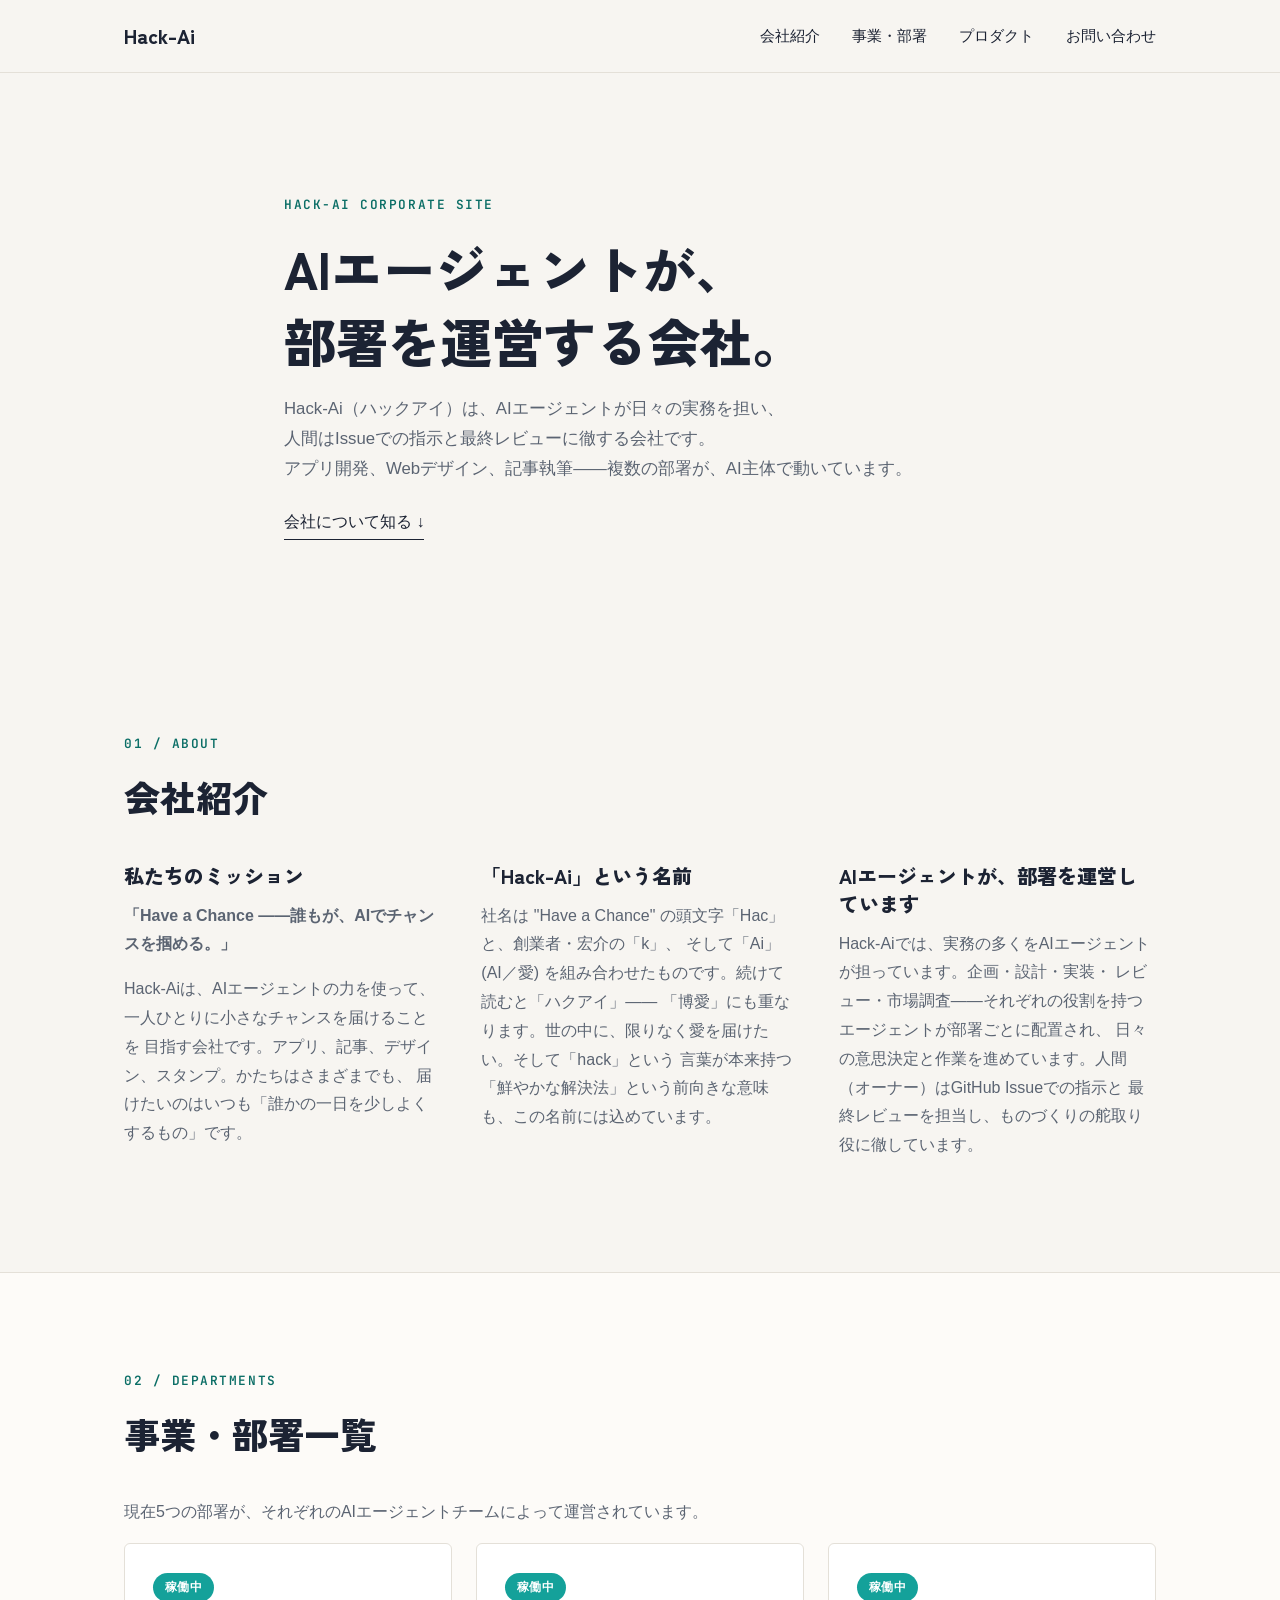
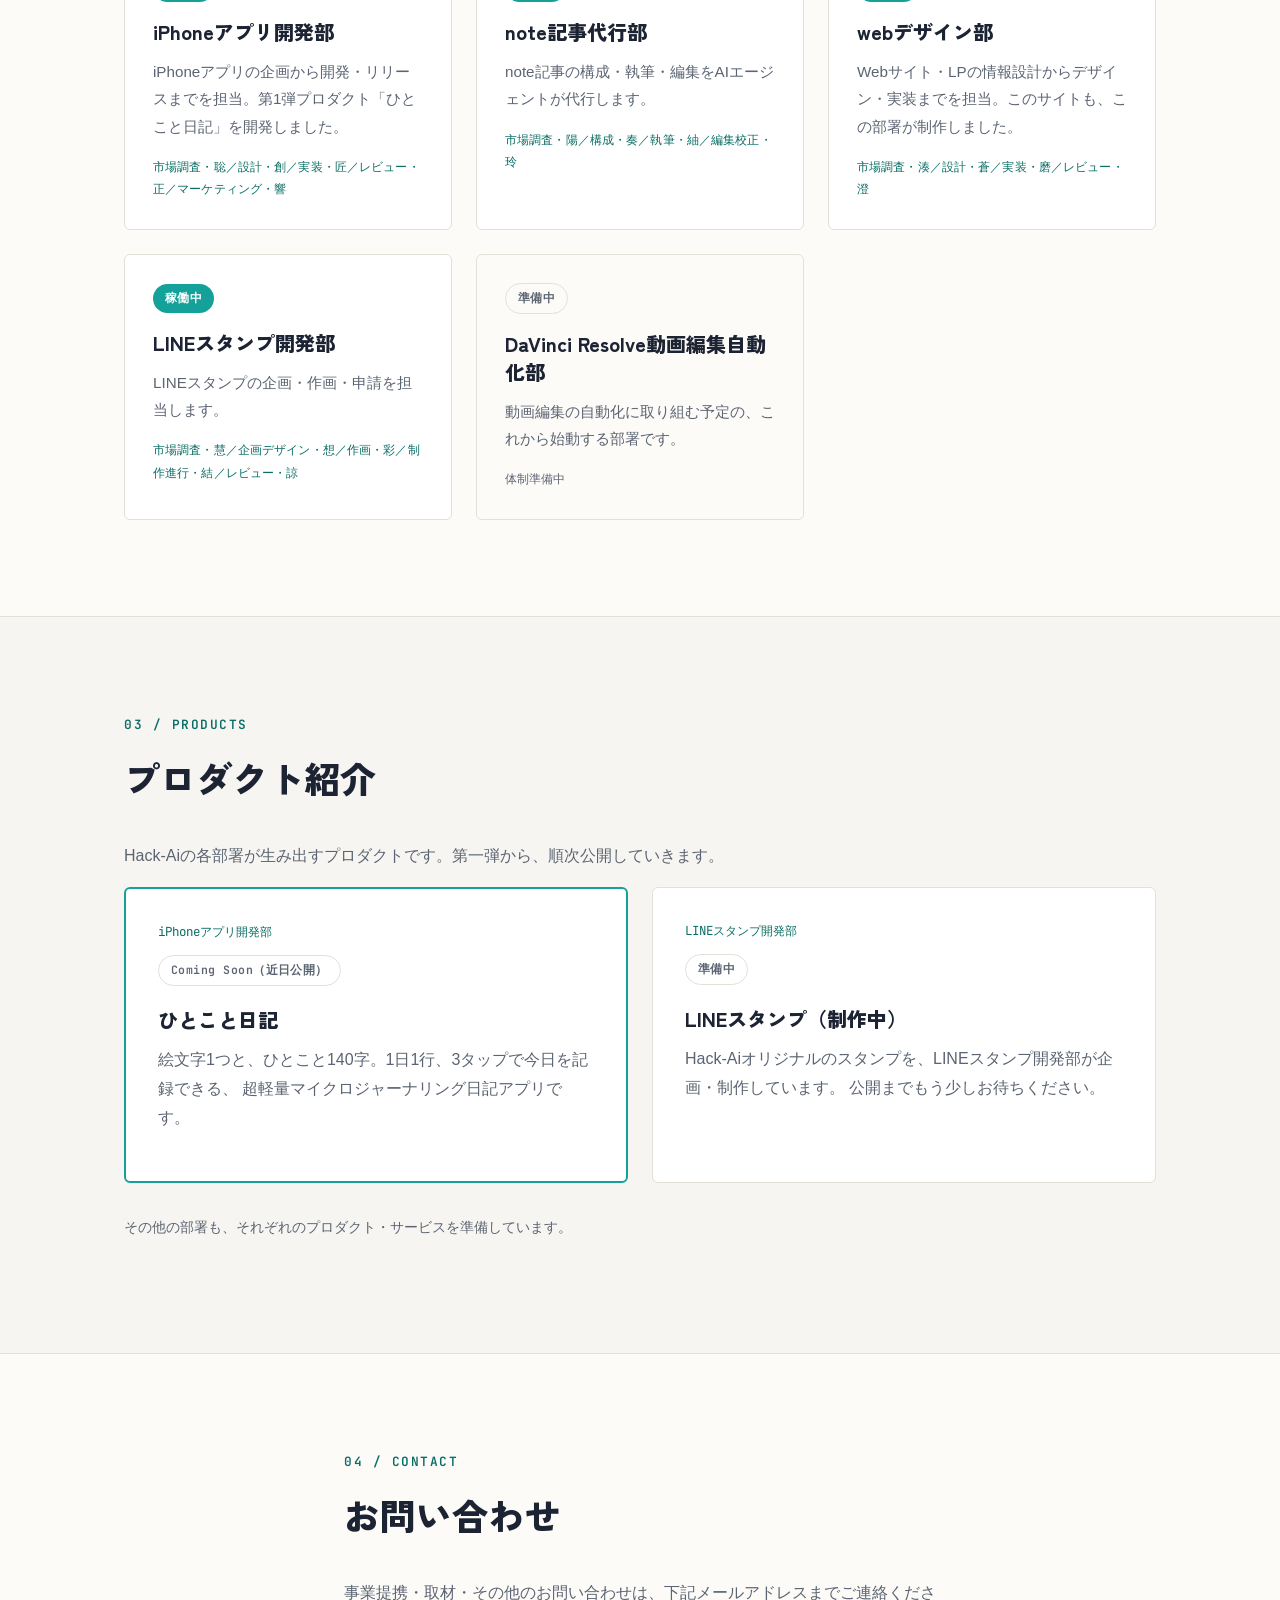
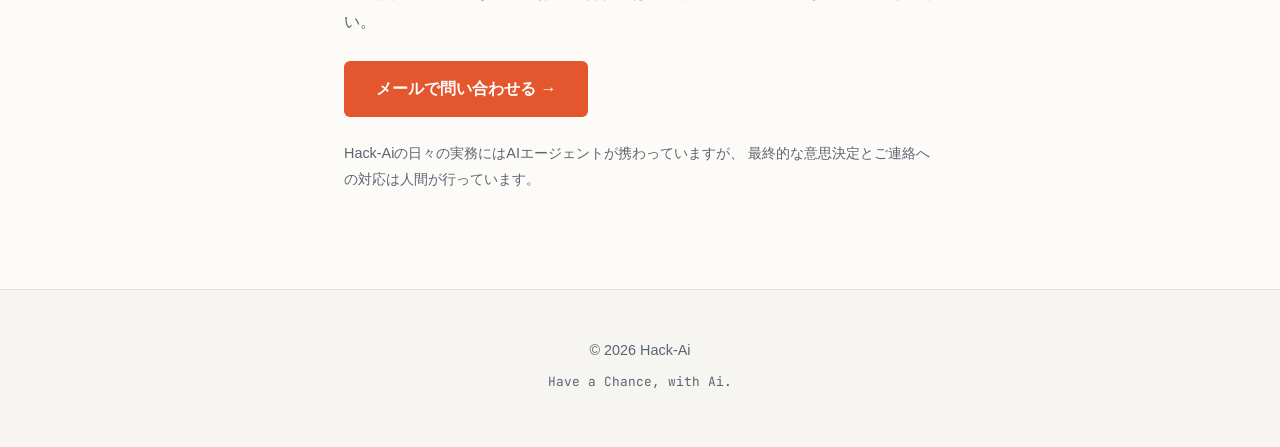
==== index.html @ 8ced8c2b "Hack-Aiコーポレートサイトを実装 蒼の設計方針（03_webデザイン部/設計/Hack-Aiコーポレートサイト_設計方針.md）に沿って、 単一ページ構成のコーポレートサイトを静的HTML/CS" ====
<!doctype html>
<html lang="ja">
<head>
<meta charset="UTF-8">
<meta name="viewport" content="width=device-width, initial-scale=1.0">
<title>Hack-Ai（ハックアイ）| AIエージェントが、部署を運営する会社</title>
<meta name="description" content="Hack-Aiは、AIエージェントが日々の実務を担い、人間はIssueでの指示と最終レビューに徹する会社です。アプリ開発、Webデザイン、記事執筆——複数の部署が、AI主体で動いています。">
<link rel="preconnect" href="https://fonts.googleapis.com">
<link rel="preconnect" href="https://fonts.gstatic.com" crossorigin>
<link href="https://fonts.googleapis.com/css2?family=Zen+Kaku+Gothic+New:wght@700;900&amp;family=JetBrains+Mono:wght@500;600&amp;display=swap" rel="stylesheet">
<link rel="stylesheet" href="css/style.css">
</head>
<body>

<input type="checkbox" id="nav-toggle" class="nav-toggle">

<header class="site-header">
  <div class="header-inner">
    <a href="#hero" class="logo">Hack-Ai</a>

    <label for="nav-toggle" class="hamburger" aria-label="メニューを開く">
      <span></span>
      <span></span>
      <span></span>
    </label>

    <nav class="global-nav">
      <a href="#about">会社紹介</a>
      <a href="#departments">事業・部署</a>
      <a href="#products">プロダクト</a>
      <a href="#contact">お問い合わせ</a>
    </nav>
  </div>
</header>

<label for="nav-toggle" class="nav-scrim"></label>

<main>

  <!-- ============ HERO ============ -->
  <section id="hero" class="hero">
    <div class="container hero-inner">
      <p class="eyebrow">HACK-AI CORPORATE SITE</p>
      <h1>AIエージェントが、<br>部署を運営する会社。</h1>
      <p class="lead">
        Hack-Ai（ハックアイ）は、AIエージェントが日々の実務を担い、<br class="br-desktop">
        人間はIssueでの指示と最終レビューに徹する会社です。<br class="br-desktop">
        アプリ開発、Webデザイン、記事執筆——複数の部署が、AI主体で動いています。
      </p>
      <a href="#about" class="scroll-cta">会社について知る <span aria-hidden="true">↓</span></a>
    </div>
  </section>

  <!-- ============ ABOUT ============ -->
  <section id="about" class="section">
    <div class="container">
      <p class="eyebrow">01 / ABOUT</p>
      <h2>会社紹介</h2>

      <div class="about-grid">
        <div class="about-block">
          <h3>私たちのミッション</h3>
          <p class="mission-quote">「Have a Chance ——誰もが、AIでチャンスを掴める。」</p>
          <p>
            Hack-Aiは、AIエージェントの力を使って、一人ひとりに小さなチャンスを届けることを
            目指す会社です。アプリ、記事、デザイン、スタンプ。かたちはさまざまでも、
            届けたいのはいつも「誰かの一日を少しよくするもの」です。
          </p>
        </div>

        <div class="about-block">
          <h3>「Hack-Ai」という名前</h3>
          <p>
            社名は "Have a Chance" の頭文字「Hac」と、創業者・宏介の「k」、
            そして「Ai」(AI／愛) を組み合わせたものです。続けて読むと「ハクアイ」——
            「博愛」にも重なります。世の中に、限りなく愛を届けたい。そして「hack」という
            言葉が本来持つ「鮮やかな解決法」という前向きな意味も、この名前には込めています。
          </p>
        </div>

        <div class="about-block">
          <h3>AIエージェントが、部署を運営しています</h3>
          <p>
            Hack-Aiでは、実務の多くをAIエージェントが担っています。企画・設計・実装・
            レビュー・市場調査——それぞれの役割を持つエージェントが部署ごとに配置され、
            日々の意思決定と作業を進めています。人間（オーナー）はGitHub Issueでの指示と
            最終レビューを担当し、ものづくりの舵取り役に徹しています。
          </p>
        </div>
      </div>
    </div>
  </section>

  <!-- ============ DEPARTMENTS ============ -->
  <section id="departments" class="section section-alt">
    <div class="container">
      <p class="eyebrow">02 / DEPARTMENTS</p>
      <h2>事業・部署一覧</h2>
      <p class="lead-sm">現在5つの部署が、それぞれのAIエージェントチームによって運営されています。</p>

      <div class="card-grid">

        <article class="dept-card">
          <div class="dept-card-head">
            <span class="badge badge-active">稼働中</span>
          </div>
          <h3>iPhoneアプリ開発部</h3>
          <p class="dept-desc">iPhoneアプリの企画から開発・リリースまでを担当。第1弾プロダクト「ひとこと日記」を開発しました。</p>
          <p class="dept-agents">市場調査・聡／設計・創／実装・匠／レビュー・正／マーケティング・響</p>
        </article>

        <article class="dept-card">
          <div class="dept-card-head">
            <span class="badge badge-active">稼働中</span>
          </div>
          <h3>note記事代行部</h3>
          <p class="dept-desc">note記事の構成・執筆・編集をAIエージェントが代行します。</p>
          <p class="dept-agents">市場調査・陽／構成・奏／執筆・紬／編集校正・玲</p>
        </article>

        <article class="dept-card">
          <div class="dept-card-head">
            <span class="badge badge-active">稼働中</span>
          </div>
          <h3>webデザイン部</h3>
          <p class="dept-desc">Webサイト・LPの情報設計からデザイン・実装までを担当。このサイトも、この部署が制作しました。</p>
          <p class="dept-agents">市場調査・湊／設計・蒼／実装・磨／レビュー・澄</p>
        </article>

        <article class="dept-card">
          <div class="dept-card-head">
            <span class="badge badge-active">稼働中</span>
          </div>
          <h3>LINEスタンプ開発部</h3>
          <p class="dept-desc">LINEスタンプの企画・作画・申請を担当します。</p>
          <p class="dept-agents">市場調査・慧／企画デザイン・想／作画・彩／制作進行・結／レビュー・諒</p>
        </article>

        <article class="dept-card dept-card-pending">
          <div class="dept-card-head">
            <span class="badge badge-pending">準備中</span>
          </div>
          <h3>DaVinci Resolve動画編集自動化部</h3>
          <p class="dept-desc">動画編集の自動化に取り組む予定の、これから始動する部署です。</p>
          <p class="dept-agents">体制準備中</p>
        </article>

      </div>
    </div>
  </section>

  <!-- ============ PRODUCTS ============ -->
  <section id="products" class="section">
    <div class="container">
      <p class="eyebrow">03 / PRODUCTS</p>
      <h2>プロダクト紹介</h2>
      <p class="lead-sm">Hack-Aiの各部署が生み出すプロダクトです。第一弾から、順次公開していきます。</p>

      <div class="product-grid">

        <article class="product-card product-card-feature">
          <p class="product-tag">iPhoneアプリ開発部</p>
          <span class="badge badge-pending">Coming Soon（近日公開）</span>
          <h3>ひとこと日記</h3>
          <p>
            絵文字1つと、ひとこと140字。1日1行、3タップで今日を記録できる、
            超軽量マイクロジャーナリング日記アプリです。
          </p>
        </article>

        <article class="product-card">
          <p class="product-tag">LINEスタンプ開発部</p>
          <span class="badge badge-pending">準備中</span>
          <h3>LINEスタンプ（制作中）</h3>
          <p>
            Hack-Aiオリジナルのスタンプを、LINEスタンプ開発部が企画・制作しています。
            公開までもう少しお待ちください。
          </p>
        </article>

      </div>

      <p class="products-note">その他の部署も、それぞれのプロダクト・サービスを準備しています。</p>
    </div>
  </section>

  <!-- ============ CONTACT ============ -->
  <section id="contact" class="section section-alt">
    <div class="container contact-inner">
      <p class="eyebrow">04 / CONTACT</p>
      <h2>お問い合わせ</h2>
      <p class="lead-sm">事業提携・取材・その他のお問い合わせは、下記メールアドレスまでご連絡ください。</p>

      <a href="mailto:kakunii_23@yahoo.co.jp" class="btn-primary">メールで問い合わせる →</a>

      <p class="contact-note">
        Hack-Aiの日々の実務にはAIエージェントが携わっていますが、
        最終的な意思決定とご連絡への対応は人間が行っています。
      </p>
    </div>
  </section>

</main>

<footer class="site-footer">
  <p>&copy; 2026 Hack-Ai</p>
  <p class="footer-tagline">Have a Chance, with Ai.</p>
</footer>

<script>
  // モバイルメニュー内のリンクをタップしたら自動で閉じる
  document.querySelectorAll('.global-nav a').forEach(function (link) {
    link.addEventListener('click', function () {
      document.getElementById('nav-toggle').checked = false;
    });
  });
</script>
</body>
</html>
---- css/style.css ----
/* ==========================================================
   Hack-Ai Corporate Site
   コンセプト: エンジニアリングの精度 × 人の温度
   ========================================================== */

:root {
  /* ベース */
  --color-bg: #F7F5F1;
  --color-ink: #1C2333;
  --color-muted: #5B6472;
  --color-border: #E4E0D8;
  --color-card: #FFFFFF;
  --color-card-alt: #FDFBF8;

  /* アクセント: Ai = AI（システム・技術・精度） */
  --color-teal: #14A19A;
  --color-teal-text: #0B6E66;

  /* アクセント: Ai = 愛（人・温度・行動喚起） */
  --color-vermilion: #E4572E;
  --color-vermilion-text: #C43D1F;

  --font-heading: "Zen Kaku Gothic New", -apple-system, "Hiragino Sans", "Yu Gothic", sans-serif;
  --font-body: -apple-system, BlinkMacSystemFont, "Hiragino Sans", "Yu Gothic", "Helvetica Neue", Arial, sans-serif;
  --font-mono: "JetBrains Mono", ui-monospace, SFMono-Regular, Menlo, monospace;

  --section-padding: 96px;
  --radius: 6px;
}

* {
  box-sizing: border-box;
}

html {
  scroll-behavior: smooth;
  scroll-padding-top: 84px;
}

body {
  margin: 0;
  background: var(--color-bg);
  color: var(--color-ink);
  font-family: var(--font-body);
  line-height: 1.8;
  -webkit-font-smoothing: antialiased;
}

img {
  max-width: 100%;
  display: block;
}

.container {
  max-width: 1080px;
  margin: 0 auto;
  padding: 0 24px;
}

h1, h2, h3 {
  font-family: var(--font-heading);
  font-weight: 900;
  line-height: 1.4;
  margin: 0 0 16px;
}

h2 {
  font-size: clamp(1.75rem, 1.5rem + 1vw, 2.25rem);
  margin-bottom: 40px;
}

h3 {
  font-size: 1.25rem;
  margin-bottom: 12px;
}

p {
  margin: 0 0 16px;
}

a {
  color: var(--color-teal-text);
}

.eyebrow {
  font-family: var(--font-mono);
  font-size: 0.8rem;
  font-weight: 600;
  letter-spacing: 0.12em;
  color: var(--color-teal-text);
  margin: 0 0 16px;
}

.lead {
  font-size: 1.05rem;
  color: var(--color-muted);
}

.lead-sm {
  font-size: 1rem;
  color: var(--color-muted);
  max-width: 620px;
}

/* ==========================================================
   ヘッダー / グローバルナビ
   ========================================================== */

.nav-toggle {
  display: none;
}

.site-header {
  position: sticky;
  top: 0;
  z-index: 100;
  background: rgba(247, 245, 241, 0.92);
  backdrop-filter: blur(6px);
  border-bottom: 1px solid var(--color-border);
}

.header-inner {
  max-width: 1080px;
  margin: 0 auto;
  padding: 18px 24px;
  display: flex;
  align-items: center;
  justify-content: space-between;
}

.logo {
  font-family: var(--font-heading);
  font-weight: 900;
  font-size: 1.25rem;
  color: var(--color-ink);
  text-decoration: none;
}

.global-nav {
  display: flex;
  gap: 32px;
}

.global-nav a {
  color: var(--color-ink);
  text-decoration: none;
  font-size: 0.95rem;
  font-weight: 500;
}

.global-nav a:hover {
  color: var(--color-teal-text);
}

.hamburger {
  display: none;
  flex-direction: column;
  justify-content: center;
  gap: 5px;
  width: 32px;
  height: 32px;
  cursor: pointer;
}

.hamburger span {
  display: block;
  height: 2px;
  background: var(--color-ink);
  border-radius: 2px;
}

.nav-scrim {
  display: none;
}

/* ==========================================================
   ヒーロー
   ========================================================== */

.hero {
  padding: 120px 0 var(--section-padding);
}

.hero-inner {
  max-width: 760px;
}

.hero h1 {
  font-size: clamp(2rem, 1.5rem + 2.5vw, 3.25rem);
}

.scroll-cta {
  display: inline-block;
  margin-top: 8px;
  text-decoration: none;
  color: var(--color-ink);
  font-weight: 500;
  border-bottom: 1px solid var(--color-ink);
  padding-bottom: 2px;
}

.scroll-cta:hover {
  color: var(--color-teal-text);
  border-color: var(--color-teal-text);
}

/* ==========================================================
   セクション共通
   ========================================================== */

.section {
  padding: var(--section-padding) 0;
}

.section-alt {
  background: var(--color-card-alt);
  border-top: 1px solid var(--color-border);
  border-bottom: 1px solid var(--color-border);
}

/* ==========================================================
   会社紹介
   ========================================================== */

.about-grid {
  display: grid;
  grid-template-columns: repeat(auto-fit, minmax(min(280px, 100%), 1fr));
  gap: 40px;
  margin-top: 8px;
}

.about-block p {
  color: var(--color-muted);
}

.mission-quote {
  font-weight: 700;
  color: var(--color-vermilion-text);
}

/* ==========================================================
   事業・部署一覧 / プロダクト紹介: カード共通
   ========================================================== */

.card-grid {
  display: grid;
  grid-template-columns: repeat(auto-fit, minmax(min(260px, 100%), 1fr));
  gap: 24px;
  margin-top: 16px;
}

.dept-card {
  background: var(--color-card);
  border: 1px solid var(--color-border);
  border-radius: var(--radius);
  padding: 28px;
}

.dept-card-pending {
  background: var(--color-card-alt);
}

.dept-card-head {
  margin-bottom: 16px;
}

.dept-desc {
  color: var(--color-muted);
  font-size: 0.95rem;
}

.dept-agents {
  font-family: var(--font-mono);
  font-size: 0.78rem;
  color: var(--color-teal-text);
  letter-spacing: 0.01em;
  margin-bottom: 0;
}

.dept-card-pending .dept-agents {
  color: var(--color-muted);
}

/* ステータスバッジ */

.badge {
  display: inline-block;
  font-family: var(--font-mono);
  font-size: 0.72rem;
  font-weight: 600;
  letter-spacing: 0.04em;
  padding: 4px 12px;
  border-radius: 999px;
}

.badge-active {
  background: var(--color-teal);
  color: #FFFFFF;
}

.badge-pending {
  background: transparent;
  color: var(--color-muted);
  border: 1px solid var(--color-border);
}

/* ==========================================================
   プロダクト紹介
   ========================================================== */

.product-grid {
  display: grid;
  grid-template-columns: repeat(auto-fit, minmax(min(300px, 100%), 1fr));
  gap: 24px;
  margin-top: 16px;
}

.product-card {
  background: var(--color-card);
  border: 1px solid var(--color-border);
  border-radius: var(--radius);
  padding: 32px;
}

.product-card-feature {
  border-color: var(--color-teal);
  border-width: 2px;
}

.product-card p:not(.product-tag) {
  color: var(--color-muted);
}

.product-tag {
  font-family: var(--font-mono);
  font-size: 0.78rem;
  color: var(--color-teal-text);
  margin-bottom: 12px;
}

.product-card .badge {
  margin-bottom: 16px;
}

.product-card h3 {
  margin-top: 4px;
}

.products-note {
  margin-top: 32px;
  color: var(--color-muted);
  font-size: 0.9rem;
}

/* ==========================================================
   お問い合わせ
   ========================================================== */

.contact-inner {
  max-width: 640px;
}

.btn-primary {
  display: inline-block;
  background: var(--color-vermilion);
  color: #FFFFFF;
  text-decoration: none;
  font-weight: 700;
  padding: 14px 32px;
  border-radius: var(--radius);
  margin: 8px 0 24px;
}

.btn-primary:hover {
  background: var(--color-vermilion-text);
}

.contact-note {
  color: var(--color-muted);
  font-size: 0.9rem;
  margin-bottom: 0;
}

/* ==========================================================
   フッター
   ========================================================== */

.site-footer {
  text-align: center;
  padding: 48px 24px;
  color: var(--color-muted);
  font-size: 0.9rem;
}

.site-footer p {
  margin: 0 0 6px;
}

.footer-tagline {
  font-family: var(--font-mono);
  font-size: 0.8rem;
}

/* ==========================================================
   レスポンシブ（モバイルナビ）
   ========================================================== */

@media (max-width: 640px) {
  :root {
    --section-padding: 64px;
  }

  .hero {
    padding-top: 72px;
  }

  .hamburger {
    display: flex;
  }

  .global-nav {
    position: fixed;
    top: 0;
    right: 0;
    height: 100vh;
    width: min(280px, 80vw);
    background: var(--color-bg);
    flex-direction: column;
    gap: 0;
    padding: 96px 32px;
    transform: translateX(100%);
    transition: transform 0.25s ease;
    border-left: 1px solid var(--color-border);
    z-index: 101;
  }

  .global-nav a {
    padding: 14px 0;
    border-bottom: 1px solid var(--color-border);
  }

  .nav-toggle:checked ~ .site-header .global-nav {
    transform: translateX(0);
  }

  .nav-toggle:checked ~ .nav-scrim {
    display: block;
    position: fixed;
    inset: 0;
    background: rgba(28, 35, 51, 0.4);
    z-index: 99;
  }

  .br-desktop {
    display: none;
  }
}

@media (min-width: 641px) {
  .nav-scrim {
    display: none !important;
  }
}
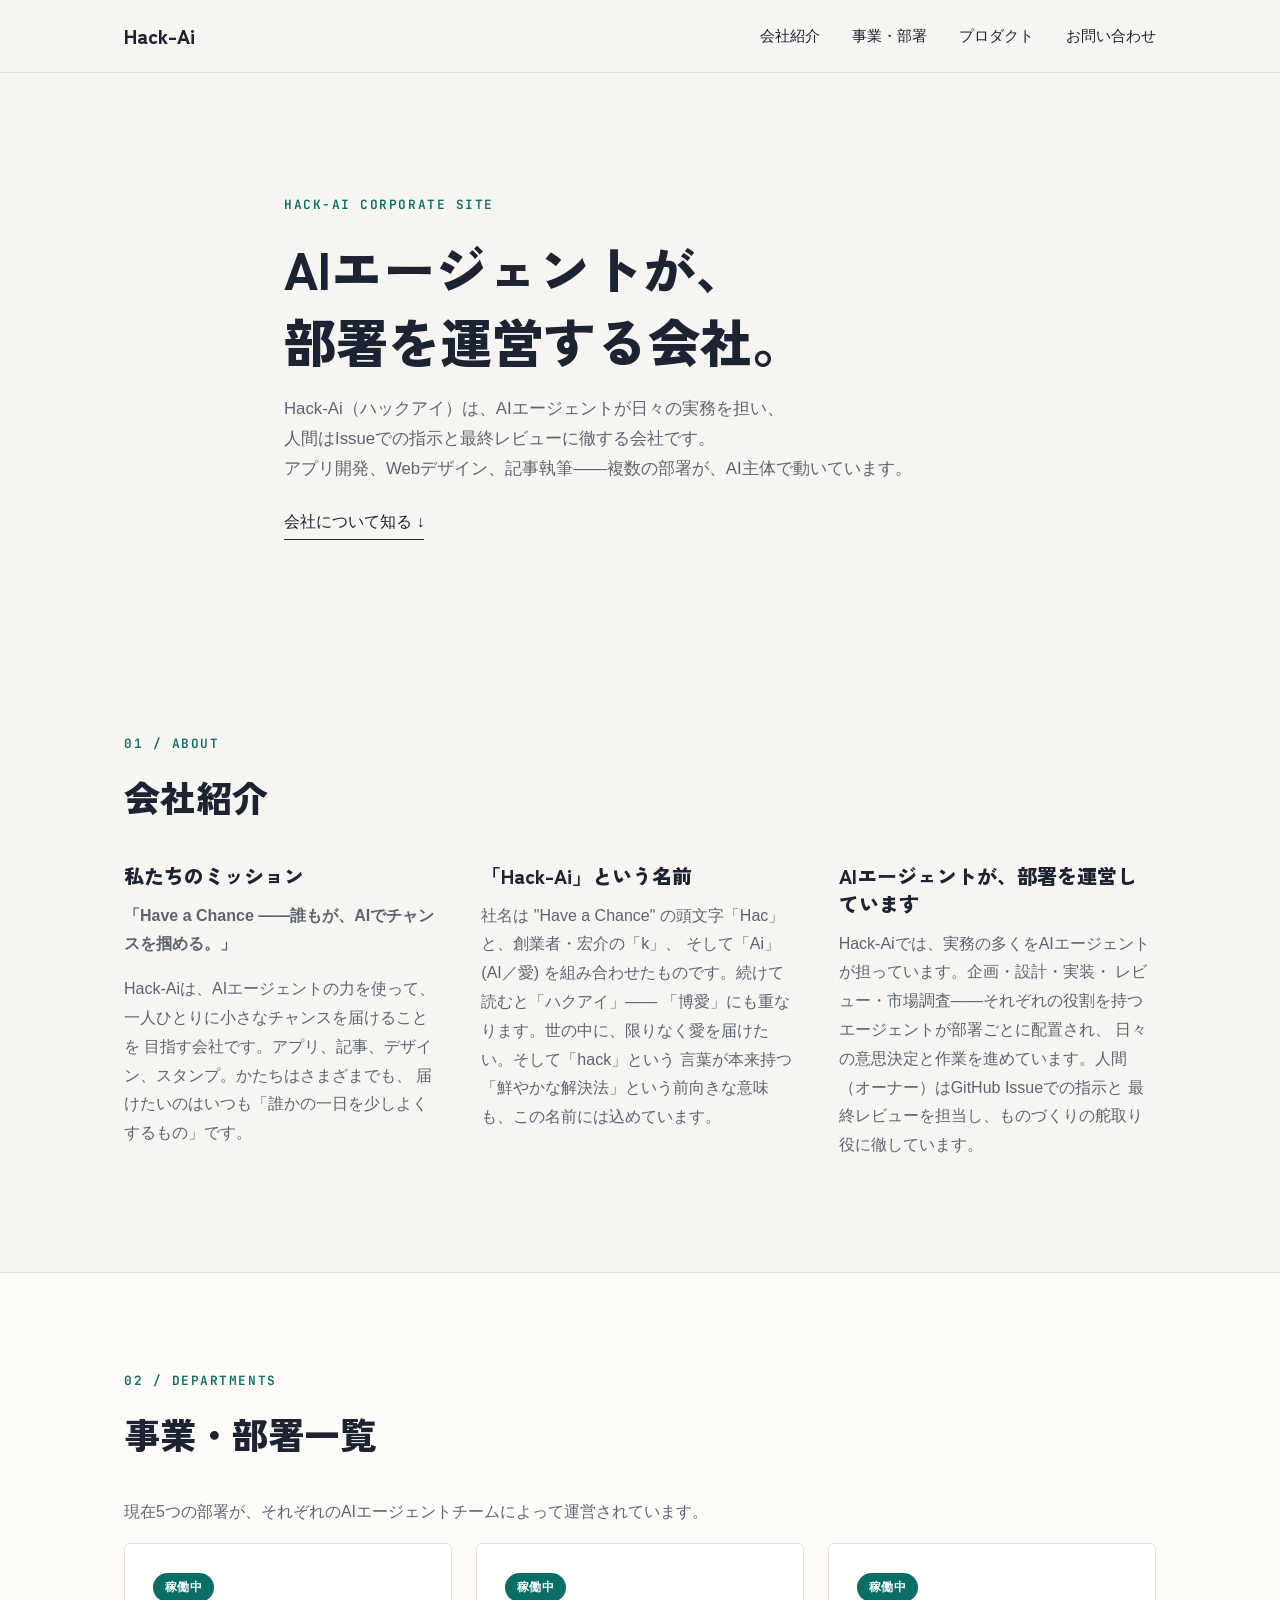
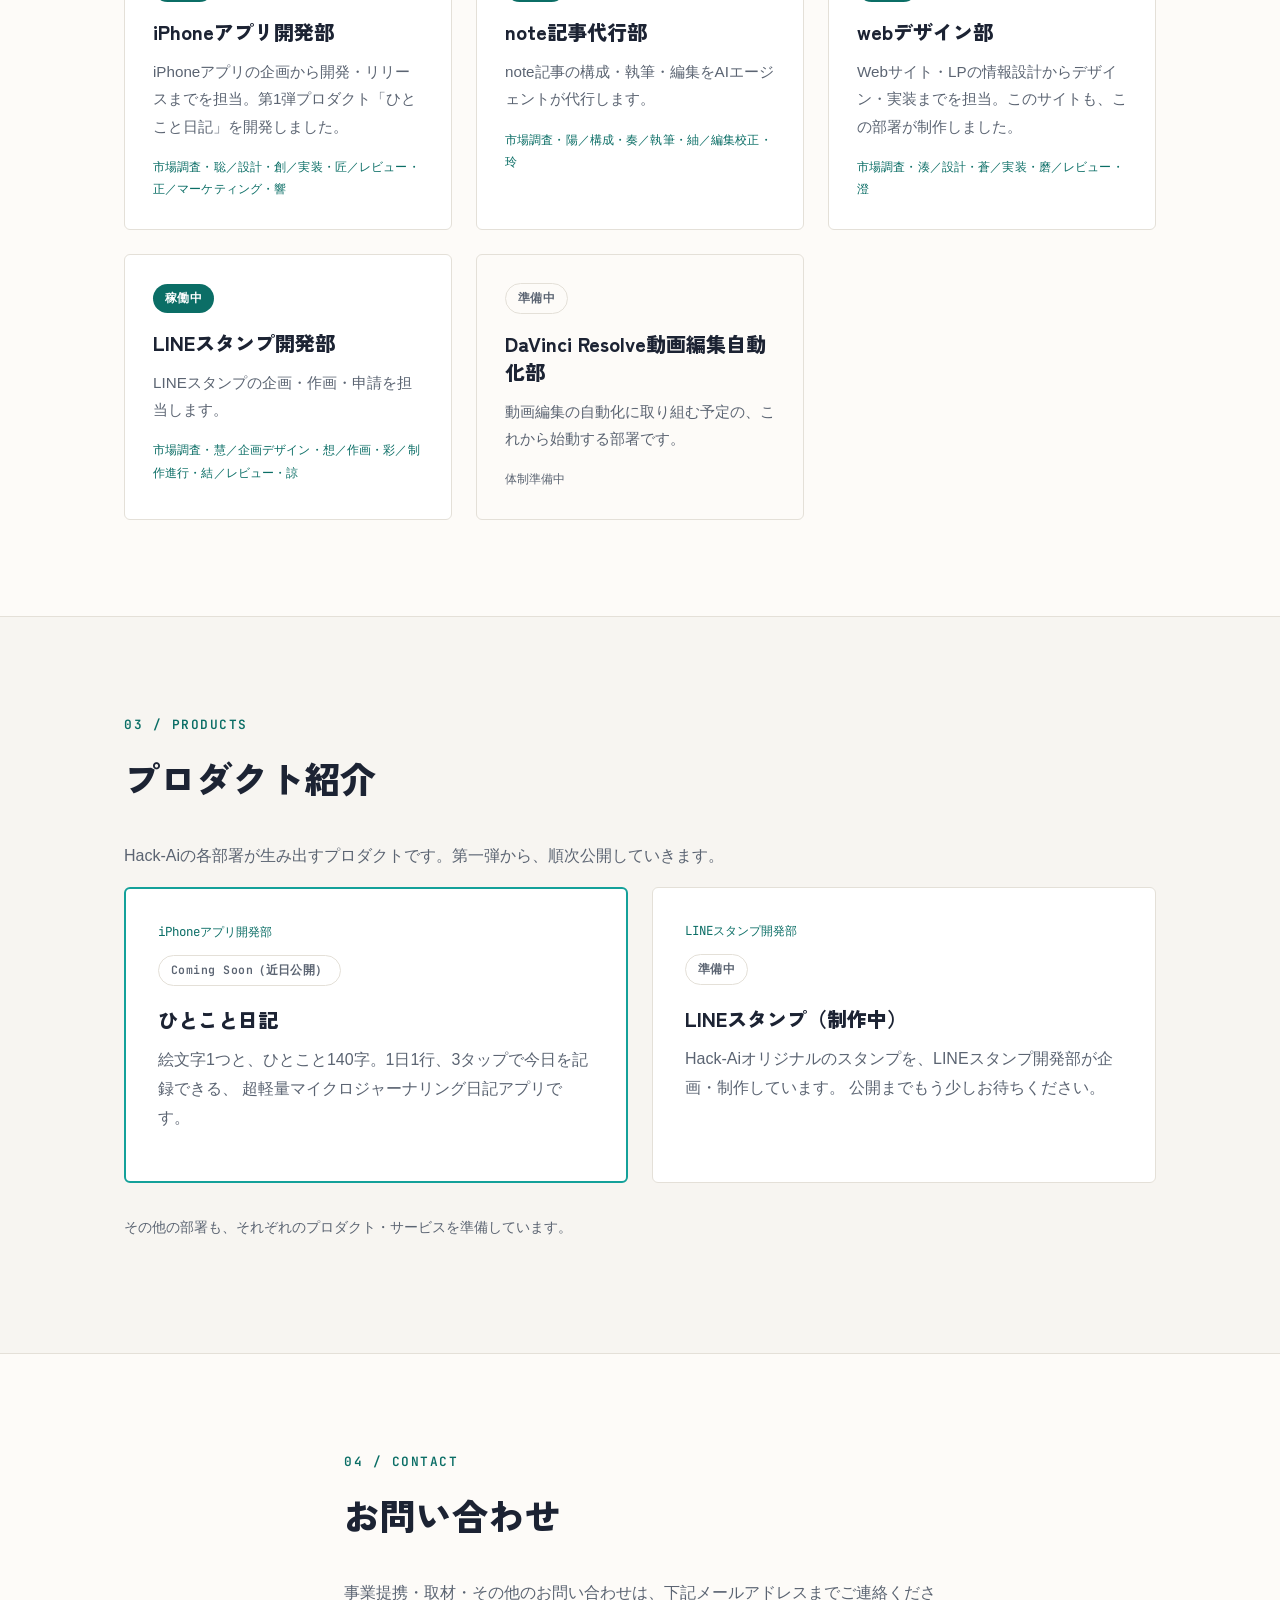
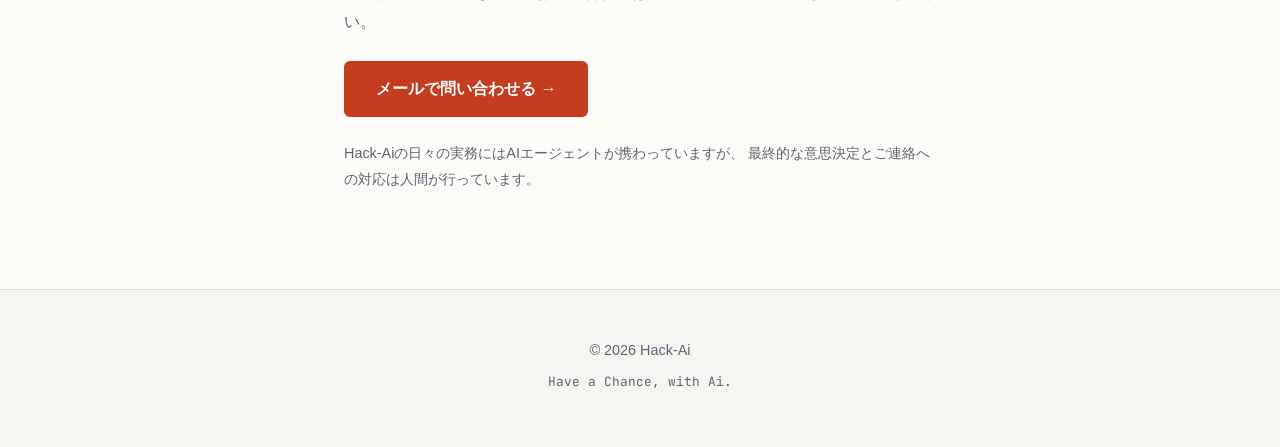
==== commit 49241f42: "澄のレビュー指摘に対応: コントラスト改善とキーボード操作対応 - 稼働中バッジ・お問い合わせボタンの背景色を、既存のコントラスト確保用   トークン（--color-teal-text / --co" ====
--- a/index.html
+++ b/index.html
@@ -18,13 +18,13 @@
   <div class="header-inner">
     <a href="#hero" class="logo">Hack-Ai</a>
 
-    <label for="nav-toggle" class="hamburger" aria-label="メニューを開く">
+    <label for="nav-toggle" class="hamburger" role="button" tabindex="0" aria-label="メニューを開く" aria-expanded="false" aria-controls="global-nav">
       <span></span>
       <span></span>
       <span></span>
     </label>
 
-    <nav class="global-nav">
+    <nav class="global-nav" id="global-nav">
       <a href="#about">会社紹介</a>
       <a href="#departments">事業・部署</a>
       <a href="#products">プロダクト</a>
@@ -208,12 +208,37 @@
 </footer>
 
 <script>
-  // モバイルメニュー内のリンクをタップしたら自動で閉じる
-  document.querySelectorAll('.global-nav a').forEach(function (link) {
-    link.addEventListener('click', function () {
-      document.getElementById('nav-toggle').checked = false;
+  (function () {
+    var toggle = document.getElementById('nav-toggle');
+    var hamburger = document.querySelector('.hamburger');
+
+    function syncExpanded() {
+      var open = toggle.checked;
+      hamburger.setAttribute('aria-expanded', open ? 'true' : 'false');
+      hamburger.setAttribute('aria-label', open ? 'メニューを閉じる' : 'メニューを開く');
+    }
+
+    // チェックボックスの状態が変わるたびに aria-expanded / aria-label を同期
+    toggle.addEventListener('change', syncExpanded);
+
+    // ラベルはネイティブではEnter/Spaceキーで操作できないため、
+    // キーボードのみの利用者向けに明示的にハンドリングする
+    hamburger.addEventListener('keydown', function (e) {
+      if (e.key === 'Enter' || e.key === ' ' || e.key === 'Spacebar') {
+        e.preventDefault();
+        toggle.checked = !toggle.checked;
+        syncExpanded();
+      }
     });
-  });
+
+    // モバイルメニュー内のリンクをタップ/選択したら自動で閉じる
+    document.querySelectorAll('.global-nav a').forEach(function (link) {
+      link.addEventListener('click', function () {
+        toggle.checked = false;
+        syncExpanded();
+      });
+    });
+  })();
 </script>
 </body>
 </html>
--- a/css/style.css
+++ b/css/style.css
@@ -15,10 +15,12 @@
   /* アクセント: Ai = AI（システム・技術・精度） */
   --color-teal: #14A19A;
   --color-teal-text: #0B6E66;
+  --color-teal-deep: #094F48;
 
   /* アクセント: Ai = 愛（人・温度・行動喚起） */
   --color-vermilion: #E4572E;
   --color-vermilion-text: #C43D1F;
+  --color-vermilion-deep: #A3341A;
 
   --font-heading: "Zen Kaku Gothic New", -apple-system, "Hiragino Sans", "Yu Gothic", sans-serif;
   --font-body: -apple-system, BlinkMacSystemFont, "Hiragino Sans", "Yu Gothic", "Helvetica Neue", Arial, sans-serif;
@@ -294,7 +296,9 @@
 }
 
 .badge-active {
-  background: var(--color-teal);
+  /* 稼働中バッジは0.72rem(小さいテキスト)のため、白文字4.5:1以上を確保できる
+     濃いティール（--color-teal-text）を背景に使用する */
+  background: var(--color-teal-text);
   color: #FFFFFF;
 }
 
@@ -362,7 +366,9 @@
 
 .btn-primary {
   display: inline-block;
-  background: var(--color-vermilion);
+  /* 通常サイズの太字テキストのため、白文字4.5:1以上を確保できる
+     濃いバーミリオン（--color-vermilion-text）を背景に使用する */
+  background: var(--color-vermilion-text);
   color: #FFFFFF;
   text-decoration: none;
   font-weight: 700;
@@ -372,7 +378,7 @@
 }
 
 .btn-primary:hover {
-  background: var(--color-vermilion-text);
+  background: var(--color-vermilion-deep);
 }
 
 .contact-note {
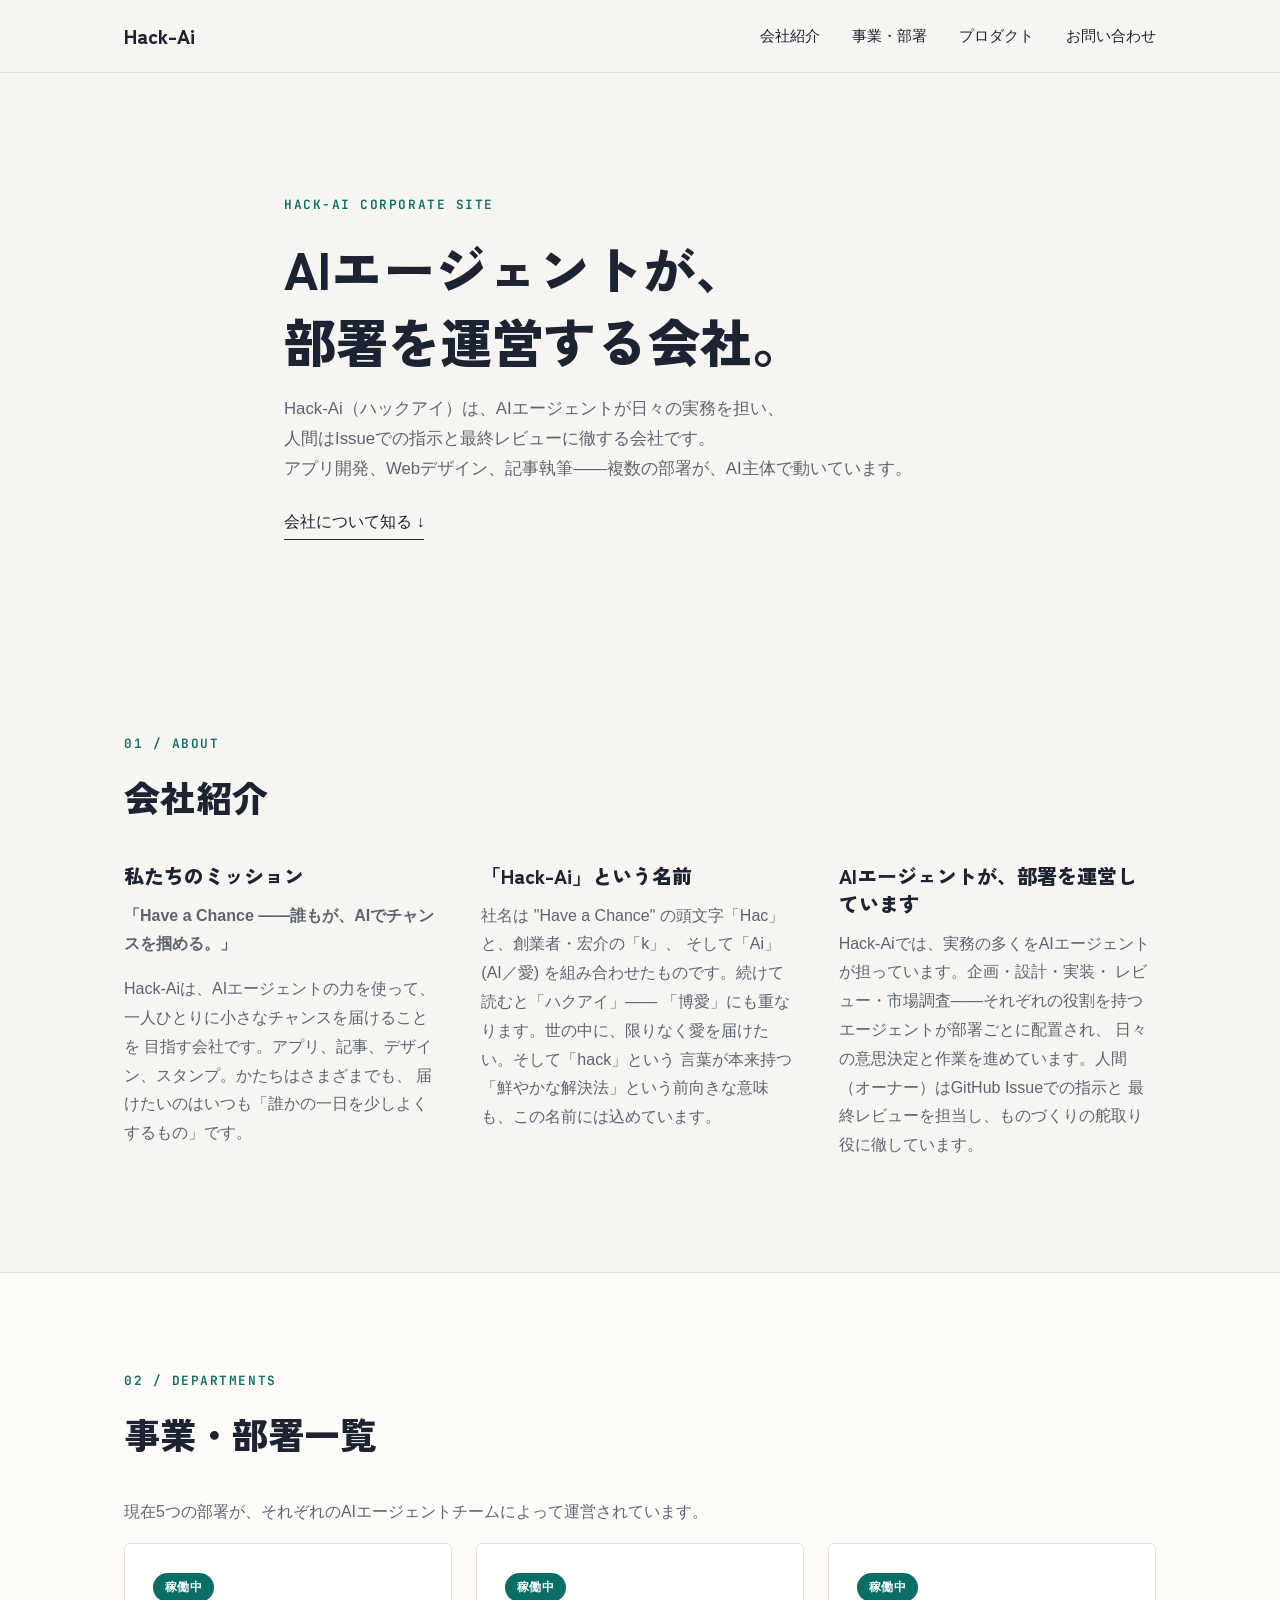
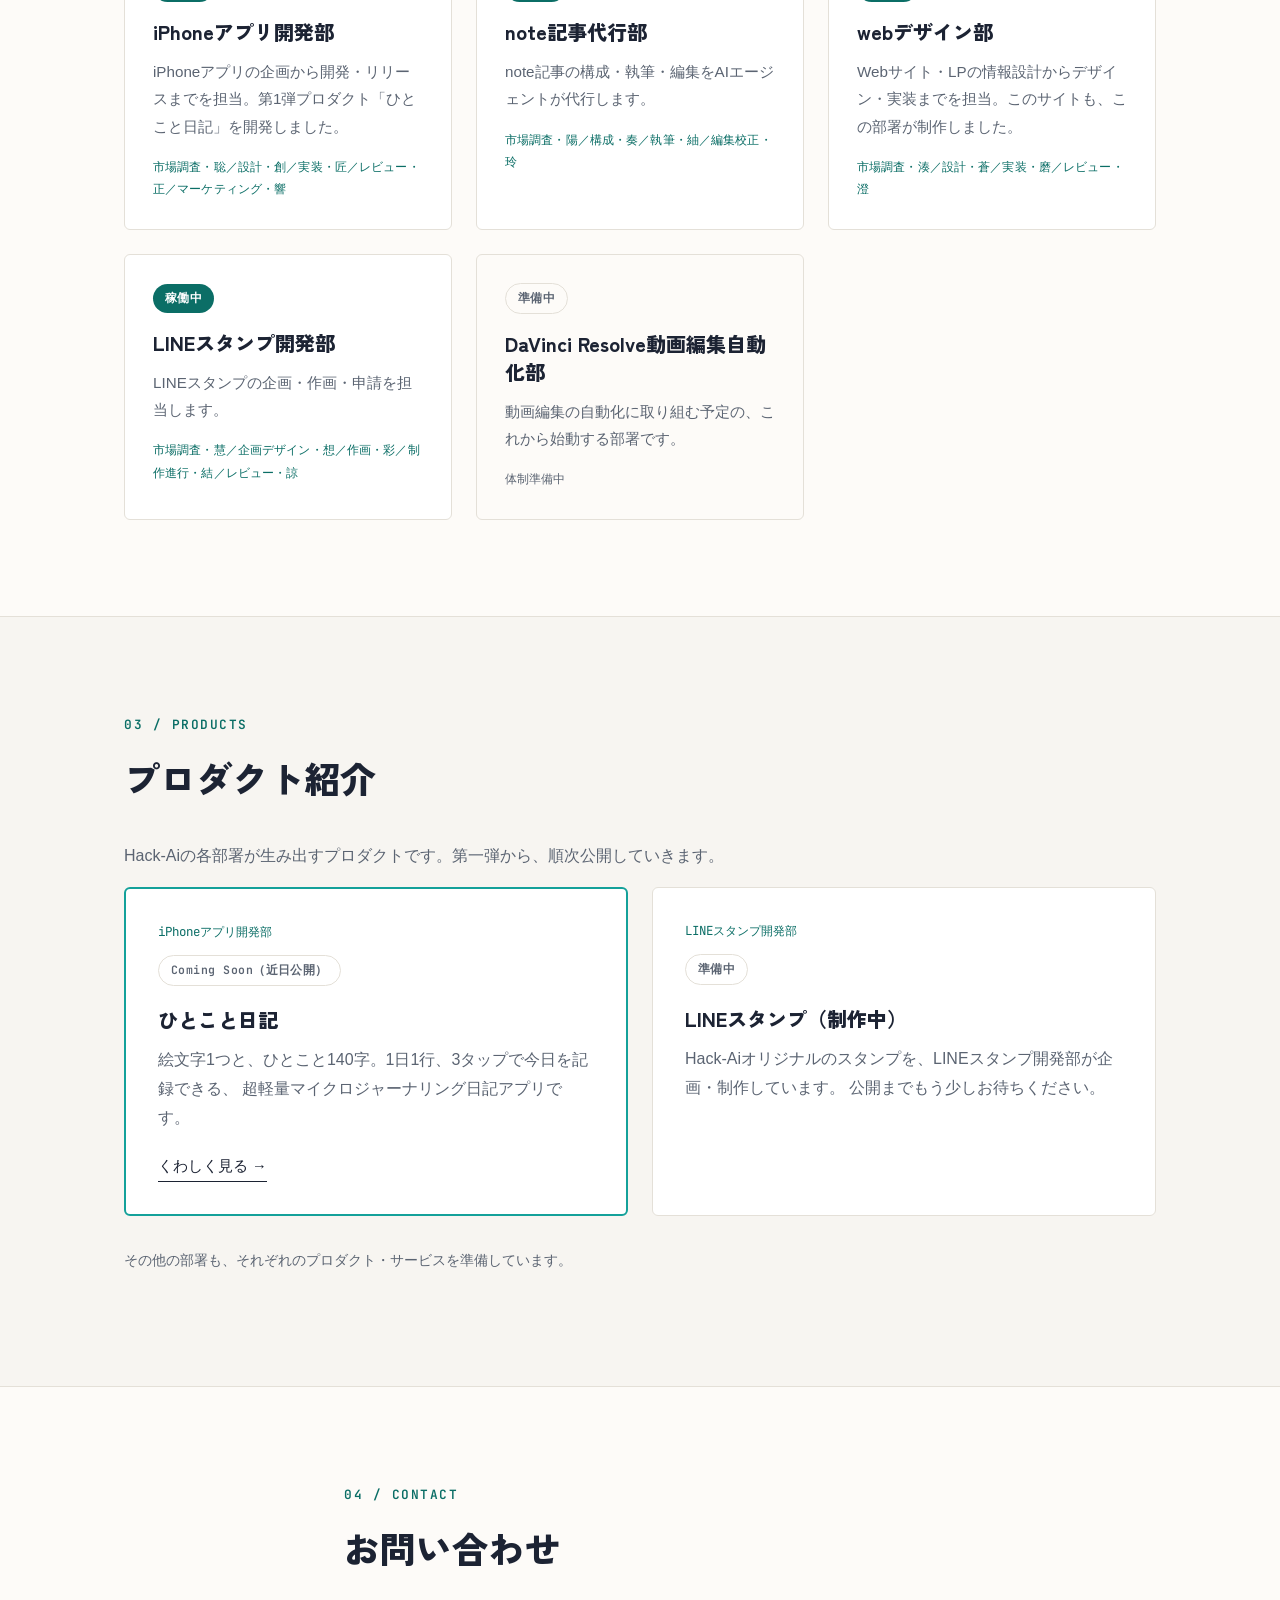
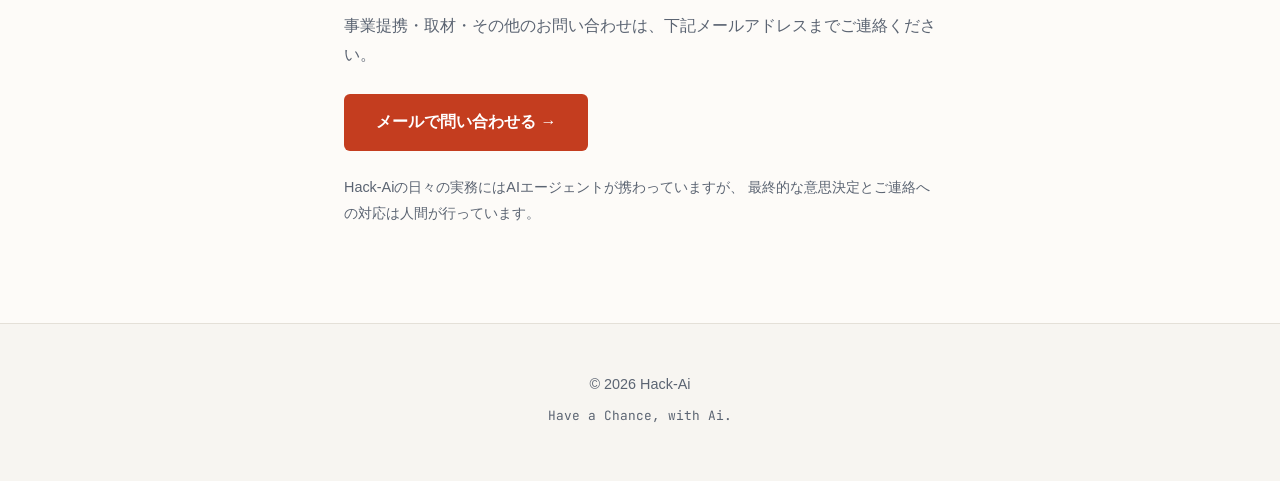
==== commit 44f8e3bb: "「ひとこと日記」プロダクトLPを追加し、コーポレートサイトからリンク - scratchpadの完成済みLP（フォントbase64埋め込み済み）を   products/hitokoto-nikki/" ====
--- a/index.html
+++ b/index.html
@@ -166,6 +166,7 @@
             絵文字1つと、ひとこと140字。1日1行、3タップで今日を記録できる、
             超軽量マイクロジャーナリング日記アプリです。
           </p>
+          <a href="products/hitokoto-nikki/" class="product-link">くわしく見る <span aria-hidden="true">→</span></a>
         </article>
 
         <article class="product-card">
--- a/css/style.css
+++ b/css/style.css
@@ -348,6 +348,22 @@
 
 .product-card h3 {
   margin-top: 4px;
+}
+
+.product-link {
+  display: inline-block;
+  margin-top: 4px;
+  text-decoration: none;
+  color: var(--color-ink);
+  font-weight: 500;
+  font-size: 0.92rem;
+  border-bottom: 1px solid var(--color-ink);
+  padding-bottom: 2px;
+}
+
+.product-link:hover {
+  color: var(--color-teal-text);
+  border-color: var(--color-teal-text);
 }
 
 .products-note {
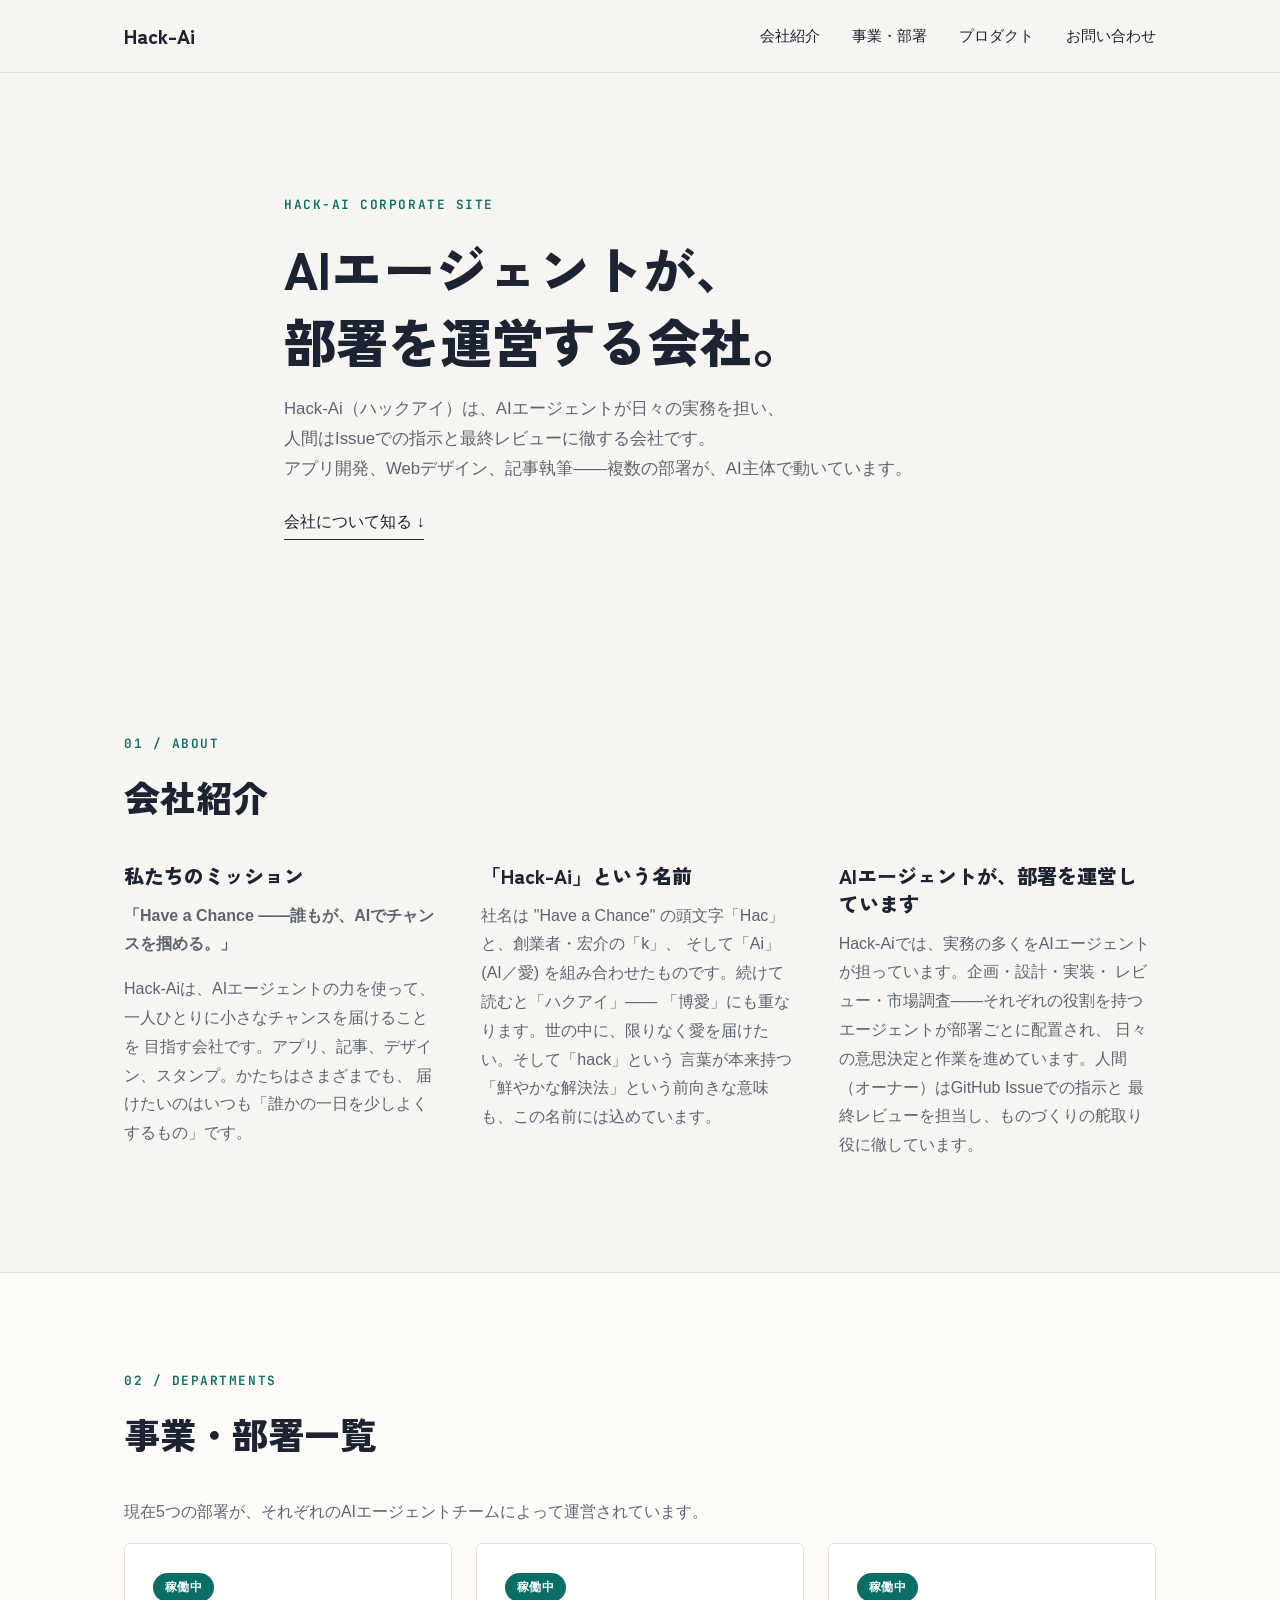
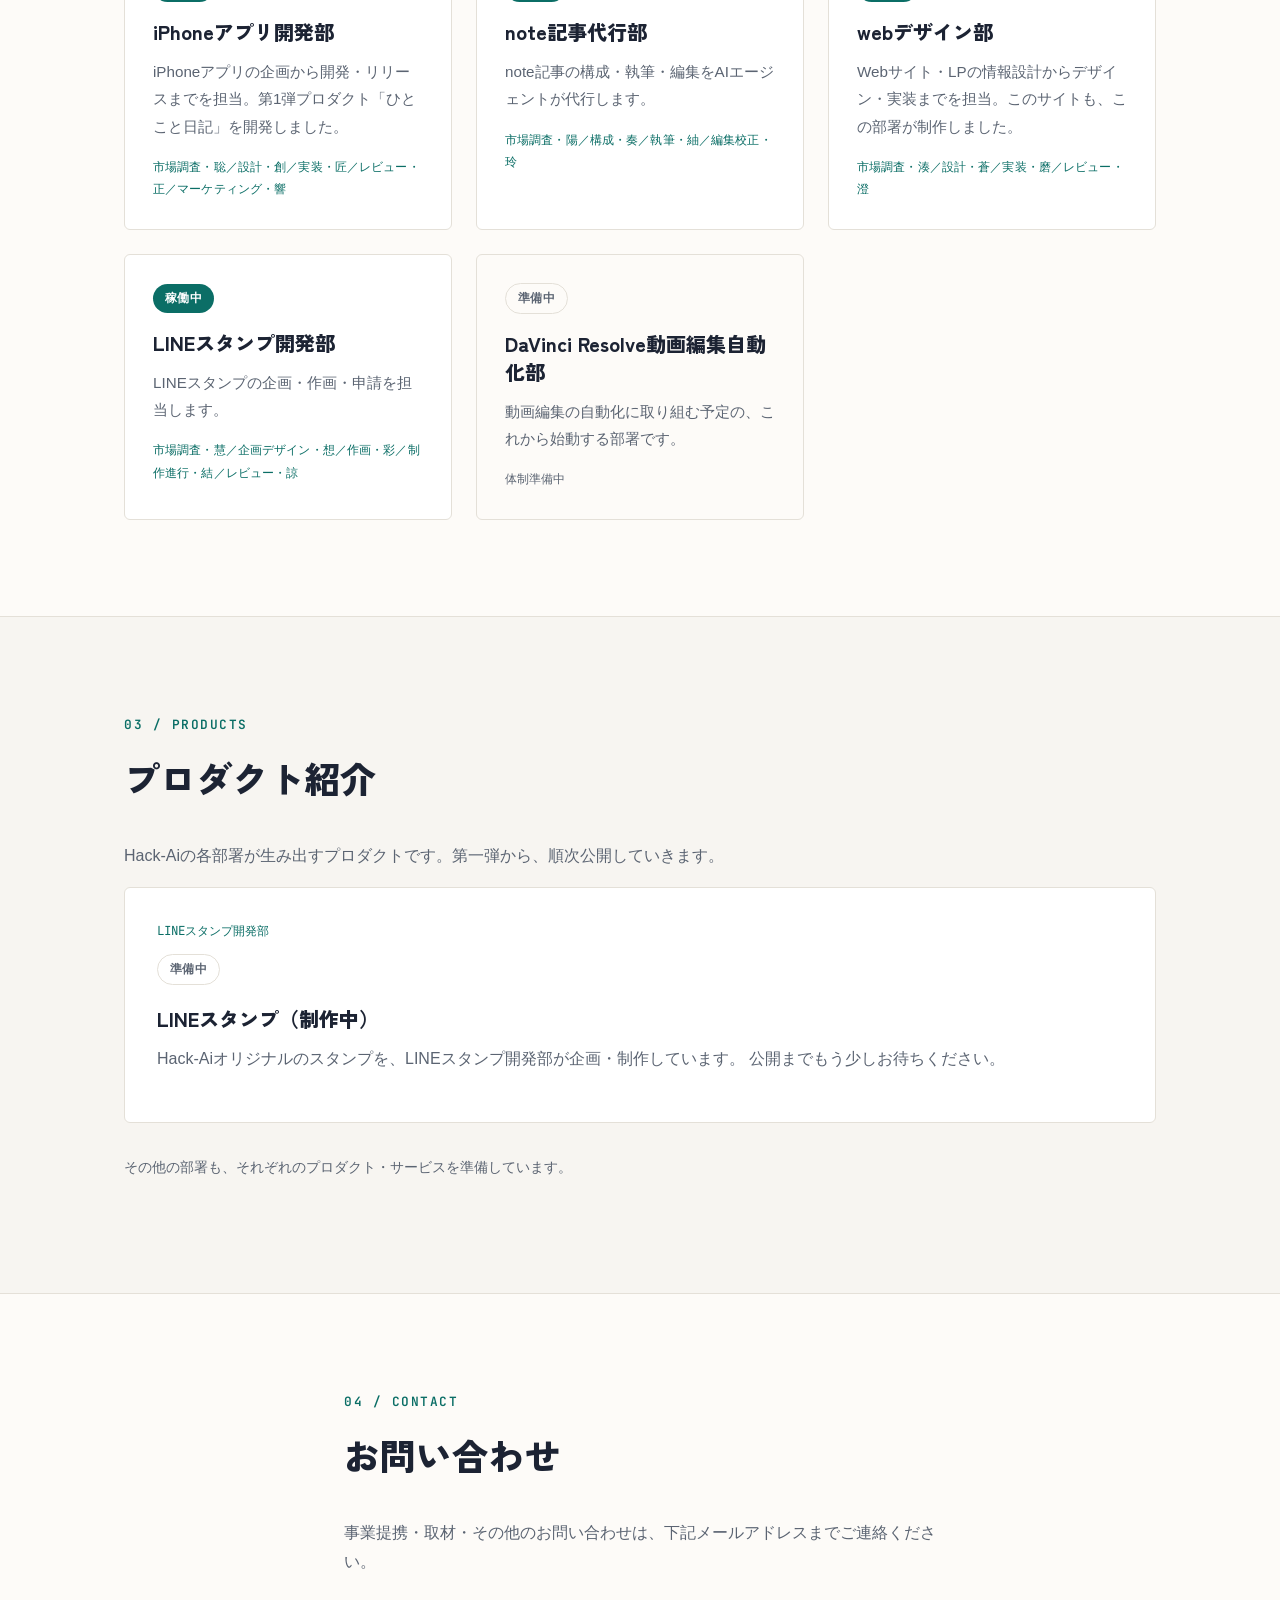
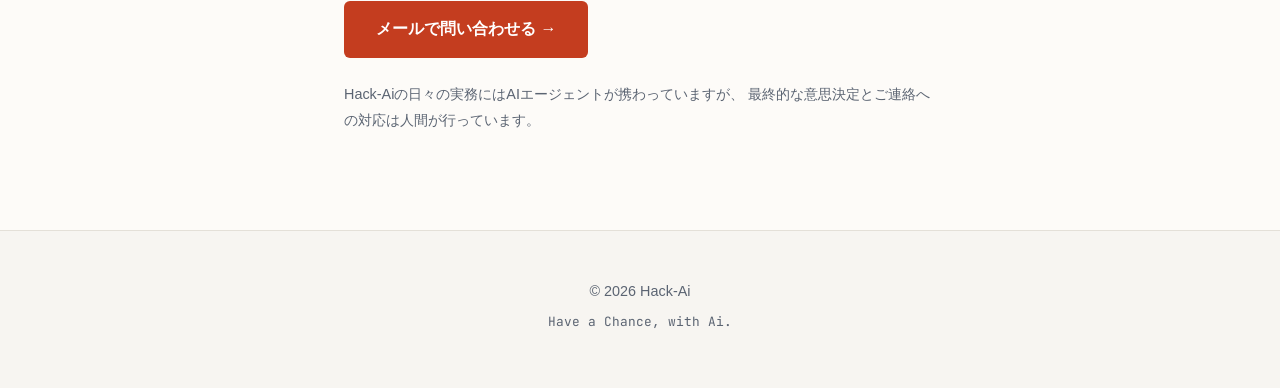
==== commit 4ee90ab2: "ホーム画面のプロダクト紹介から「ひとこと日記」の掲載を削除 App Store上での名称重複が判明し、オーナー判断でプロジェクトを保留と したため、index.htmlのプロダクト紹介セクションから「" ====
--- a/index.html
+++ b/index.html
@@ -158,17 +158,6 @@
 
       <div class="product-grid">
 
-        <article class="product-card product-card-feature">
-          <p class="product-tag">iPhoneアプリ開発部</p>
-          <span class="badge badge-pending">Coming Soon（近日公開）</span>
-          <h3>ひとこと日記</h3>
-          <p>
-            絵文字1つと、ひとこと140字。1日1行、3タップで今日を記録できる、
-            超軽量マイクロジャーナリング日記アプリです。
-          </p>
-          <a href="products/hitokoto-nikki/" class="product-link">くわしく見る <span aria-hidden="true">→</span></a>
-        </article>
-
         <article class="product-card">
           <p class="product-tag">LINEスタンプ開発部</p>
           <span class="badge badge-pending">準備中</span>
--- a/css/style.css
+++ b/css/style.css
@@ -324,11 +324,6 @@
   border: 1px solid var(--color-border);
   border-radius: var(--radius);
   padding: 32px;
-}
-
-.product-card-feature {
-  border-color: var(--color-teal);
-  border-width: 2px;
 }
 
 .product-card p:not(.product-tag) {
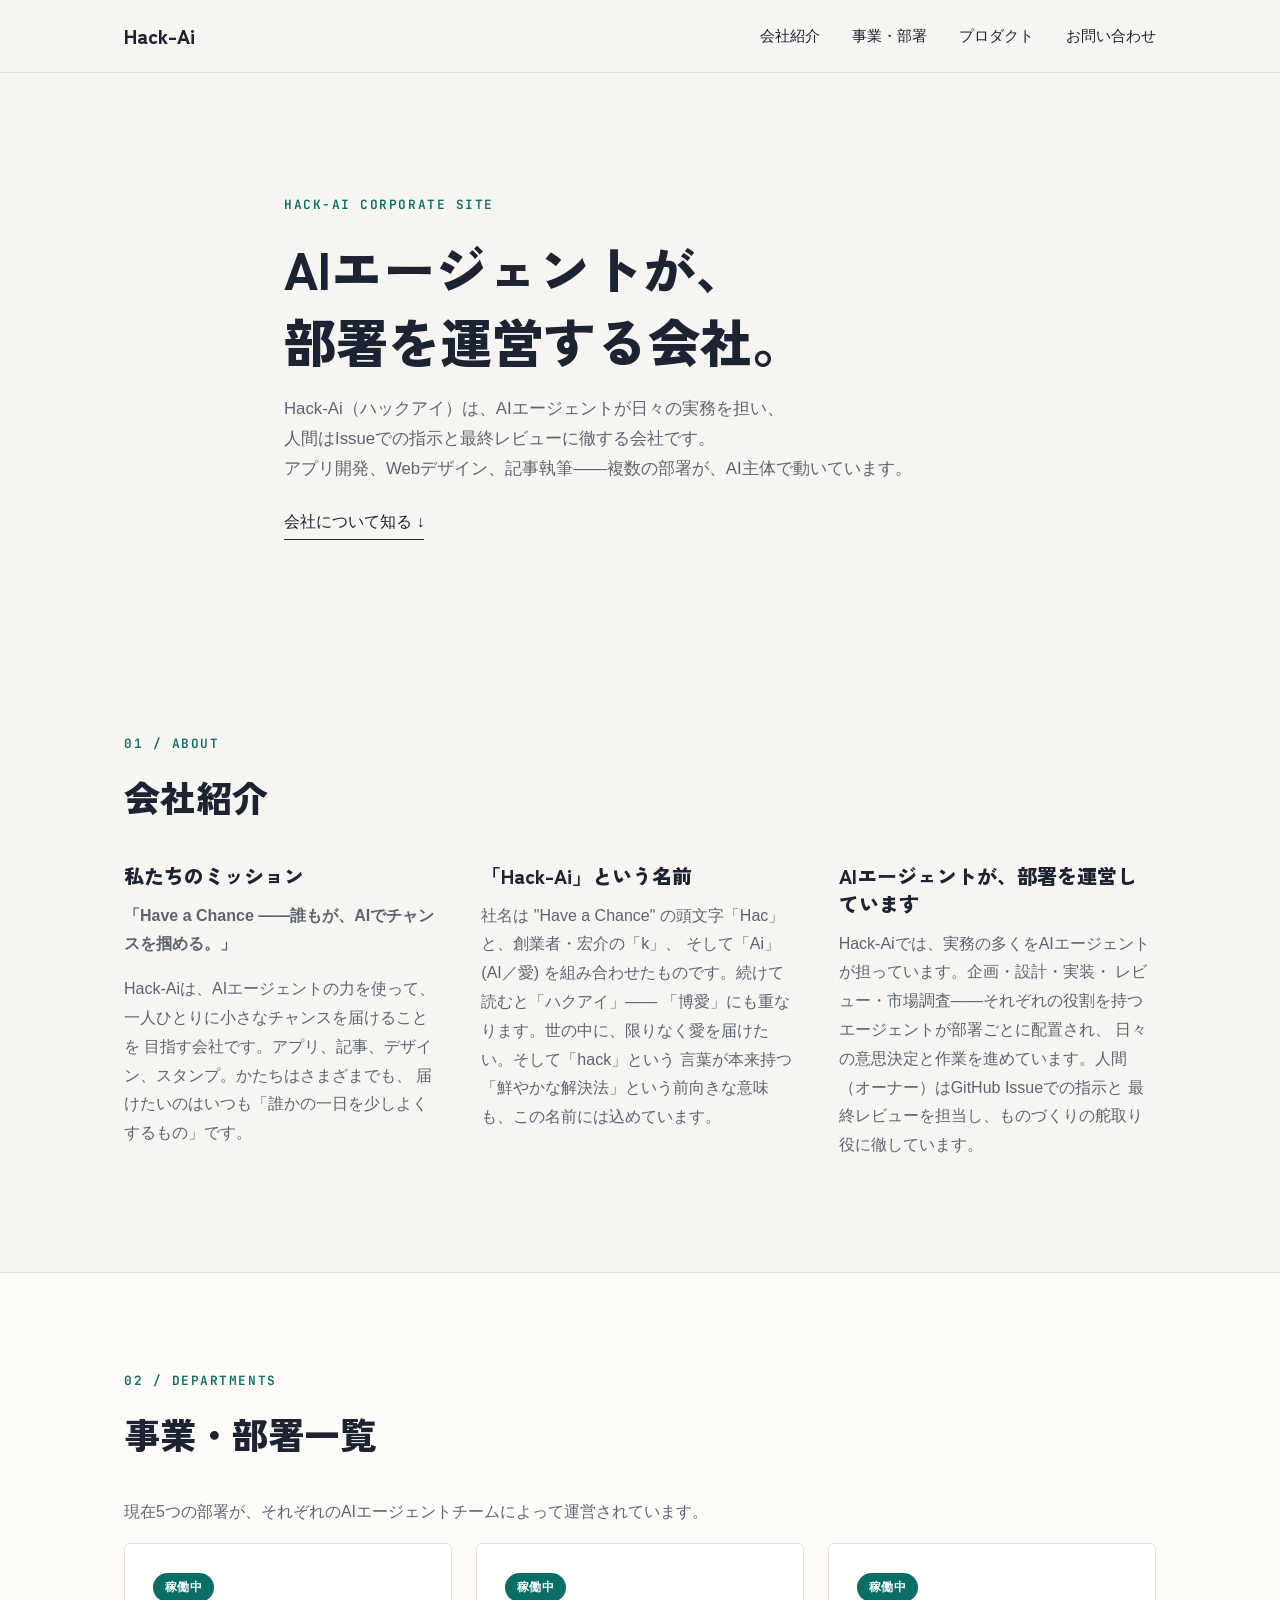
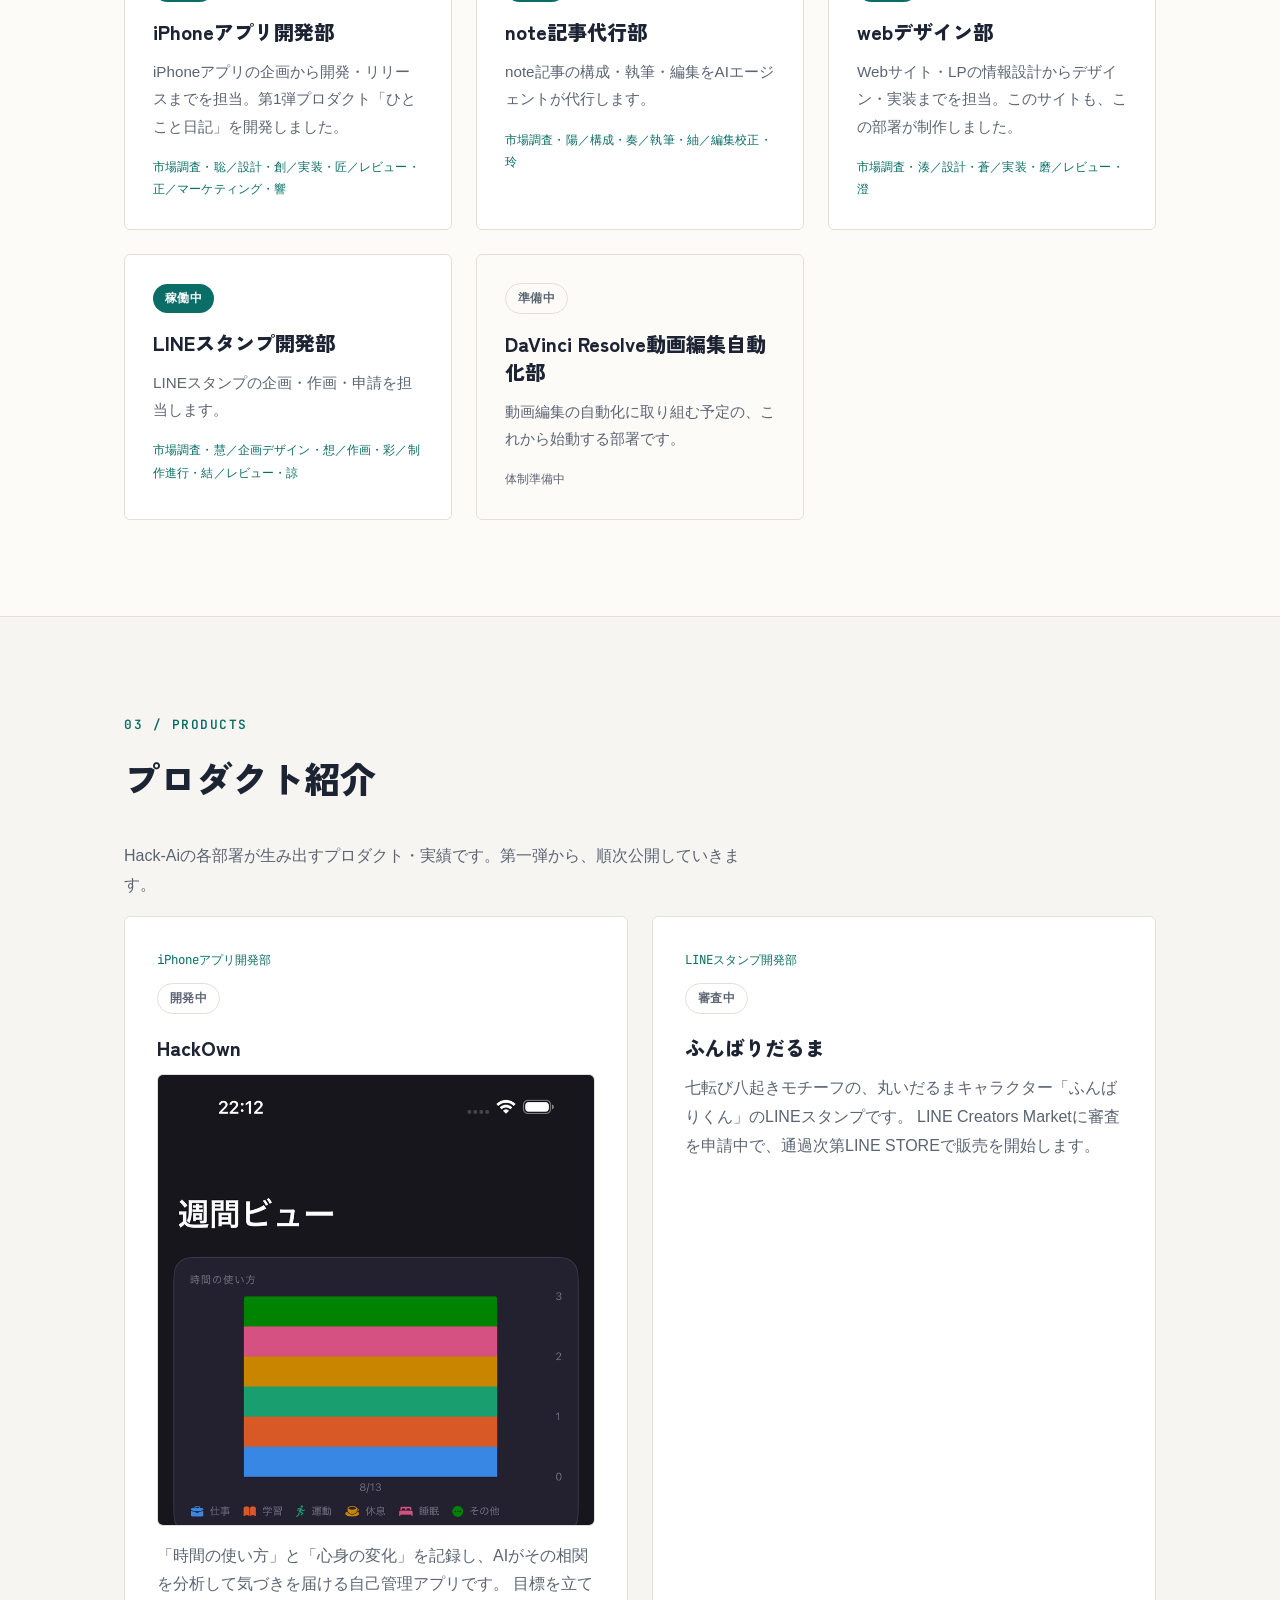
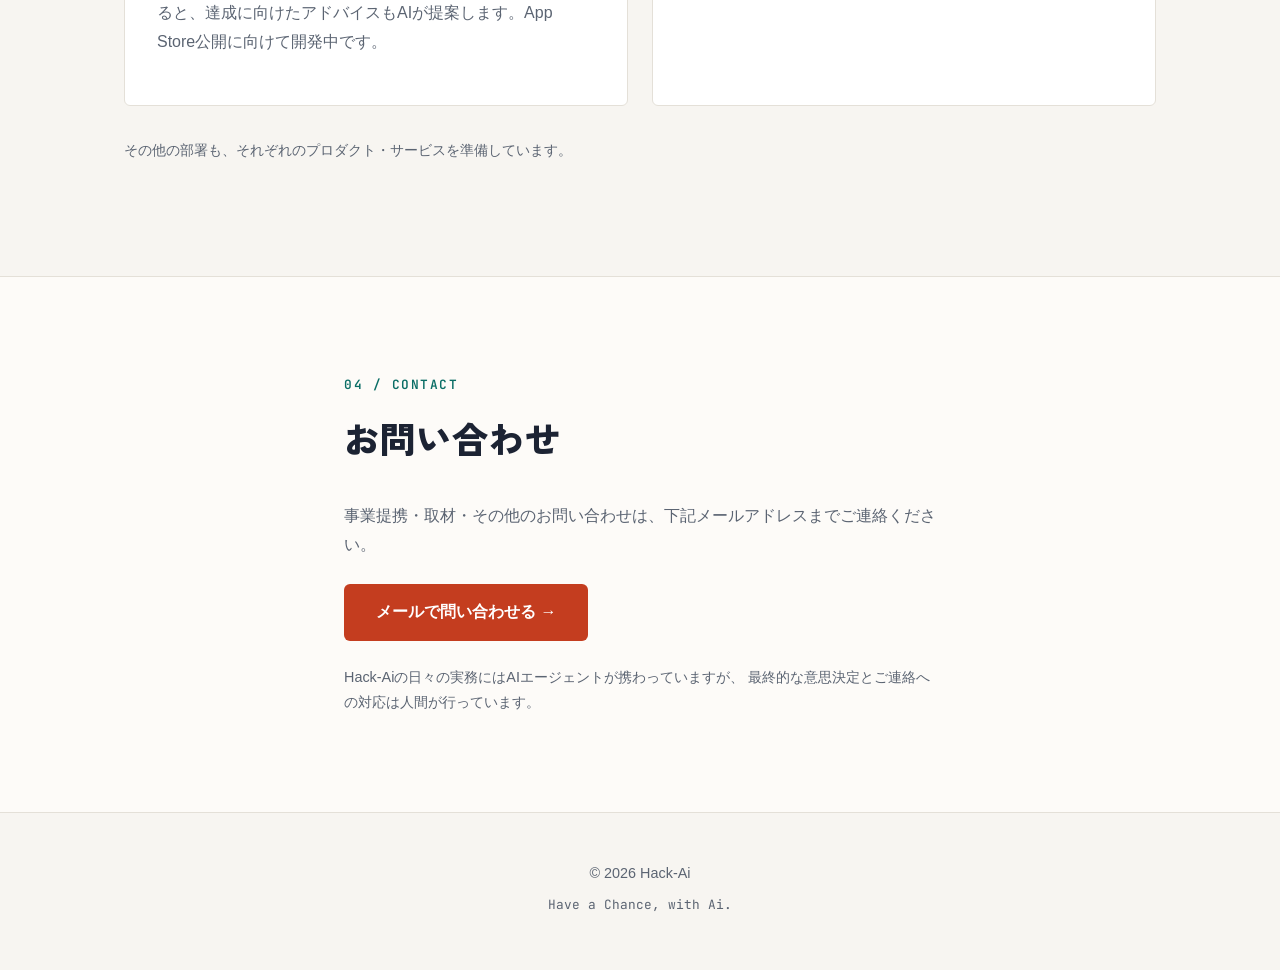
==== commit 93591f66: "プロダクト紹介にHackOwnと最新のスタンプ実績を追加する SNS発信・実績提示のためのポートフォリオ強化。HackOwn(週間ビューのスクリーンショット付き)を新規追加し、LINEスタンプ「ふんば" ====
--- a/index.html
+++ b/index.html
@@ -154,17 +154,32 @@
     <div class="container">
       <p class="eyebrow">03 / PRODUCTS</p>
       <h2>プロダクト紹介</h2>
-      <p class="lead-sm">Hack-Aiの各部署が生み出すプロダクトです。第一弾から、順次公開していきます。</p>
+      <p class="lead-sm">Hack-Aiの各部署が生み出すプロダクト・実績です。第一弾から、順次公開していきます。</p>
 
       <div class="product-grid">
+
+        <article class="product-card">
+          <p class="product-tag">iPhoneアプリ開発部</p>
+          <span class="badge badge-pending">開発中</span>
+          <h3>HackOwn</h3>
+          <img
+            src="assets/hackown-weekly.png"
+            alt="HackOwnの週間ビュー画面。時間の使い方をカテゴリ別に色分けした棒グラフで表示している"
+            class="product-image"
+          >
+          <p>
+            「時間の使い方」と「心身の変化」を記録し、AIがその相関を分析して気づきを届ける自己管理アプリです。
+            目標を立てると、達成に向けたアドバイスもAIが提案します。App Store公開に向けて開発中です。
+          </p>
+        </article>
 
         <article class="product-card">
           <p class="product-tag">LINEスタンプ開発部</p>
-          <span class="badge badge-pending">準備中</span>
-          <h3>LINEスタンプ（制作中）</h3>
-          <p>
-            Hack-Aiオリジナルのスタンプを、LINEスタンプ開発部が企画・制作しています。
-            公開までもう少しお待ちください。
+          <span class="badge badge-pending">審査中</span>
+          <h3>ふんばりだるま</h3>
+          <p>
+            七転び八起きモチーフの、丸いだるまキャラクター「ふんばりくん」のLINEスタンプです。
+            LINE Creators Marketに審査を申請中で、通過次第LINE STOREで販売を開始します。
           </p>
         </article>
 
--- a/css/style.css
+++ b/css/style.css
@@ -339,6 +339,15 @@
 
 .product-card .badge {
   margin-bottom: 16px;
+}
+
+.product-image {
+  display: block;
+  width: 100%;
+  height: auto;
+  border-radius: var(--radius);
+  border: 1px solid var(--color-border);
+  margin: 4px 0 16px;
 }
 
 .product-card h3 {
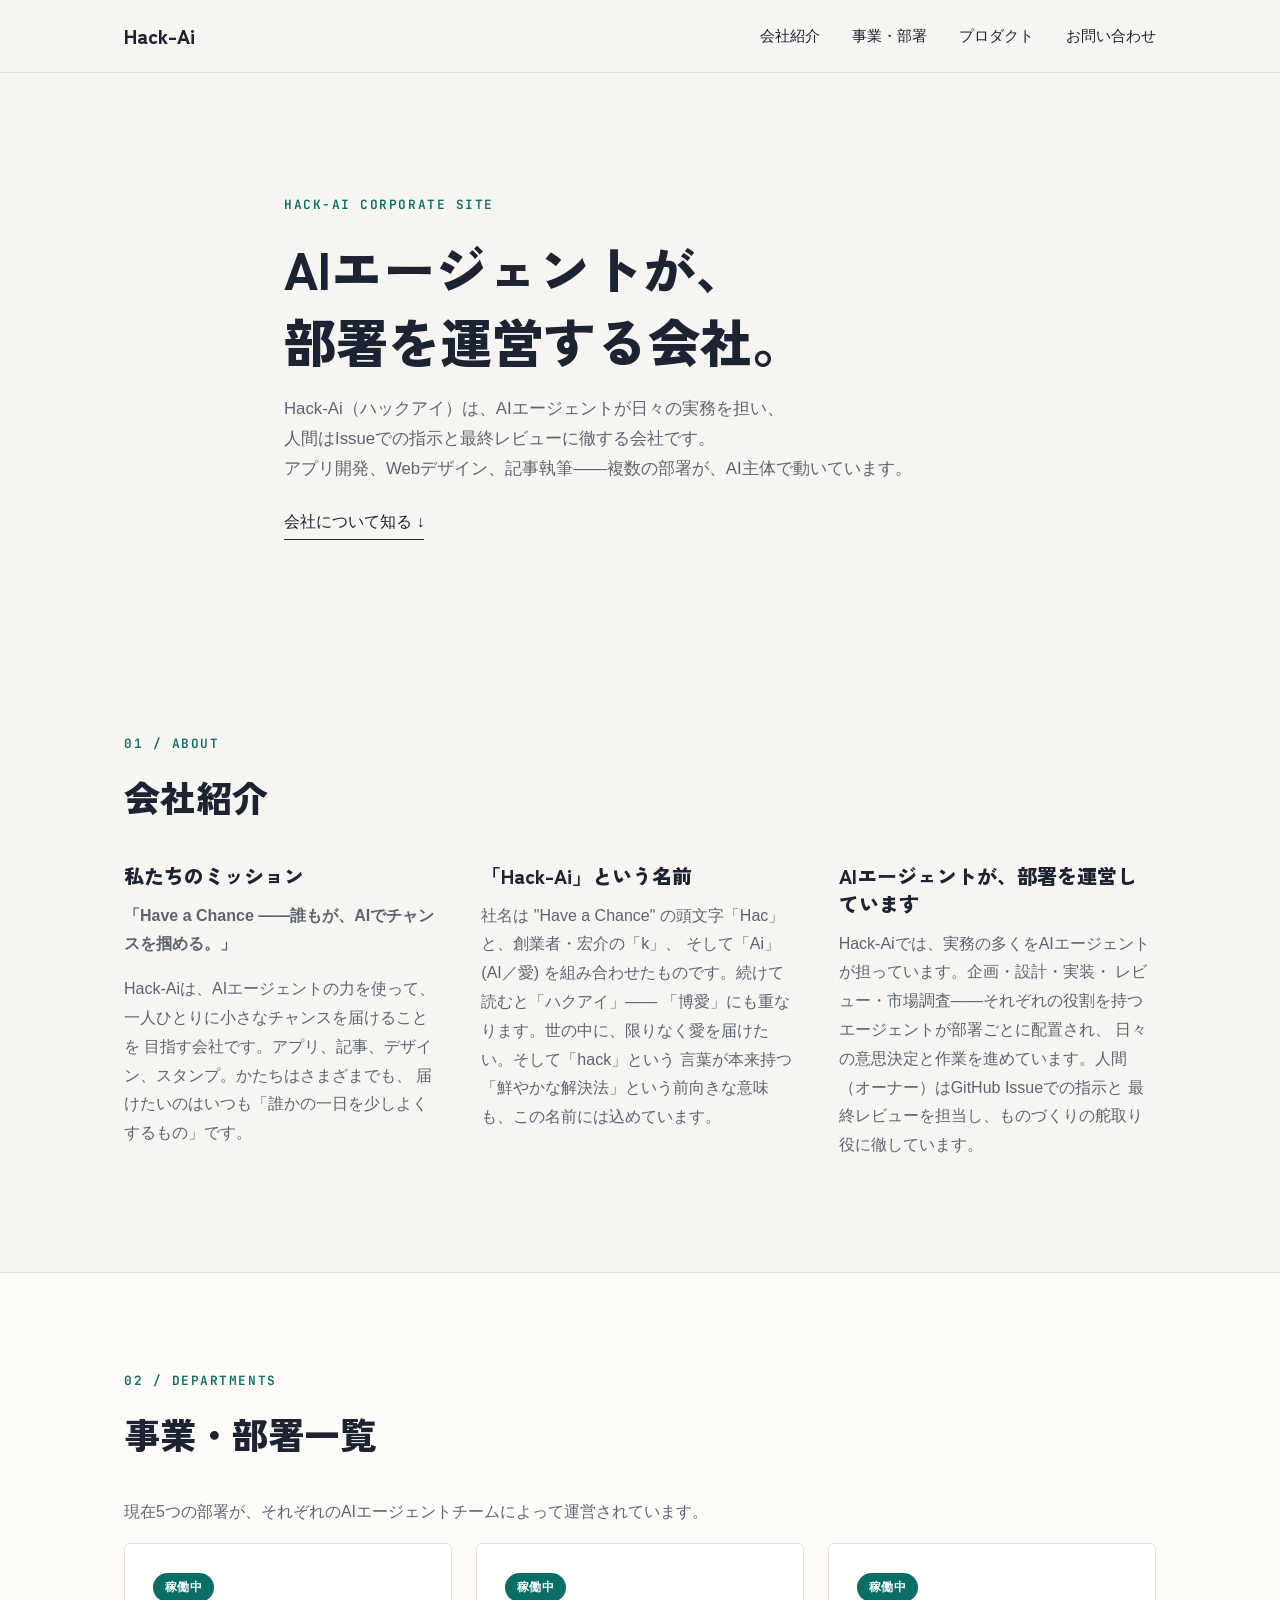
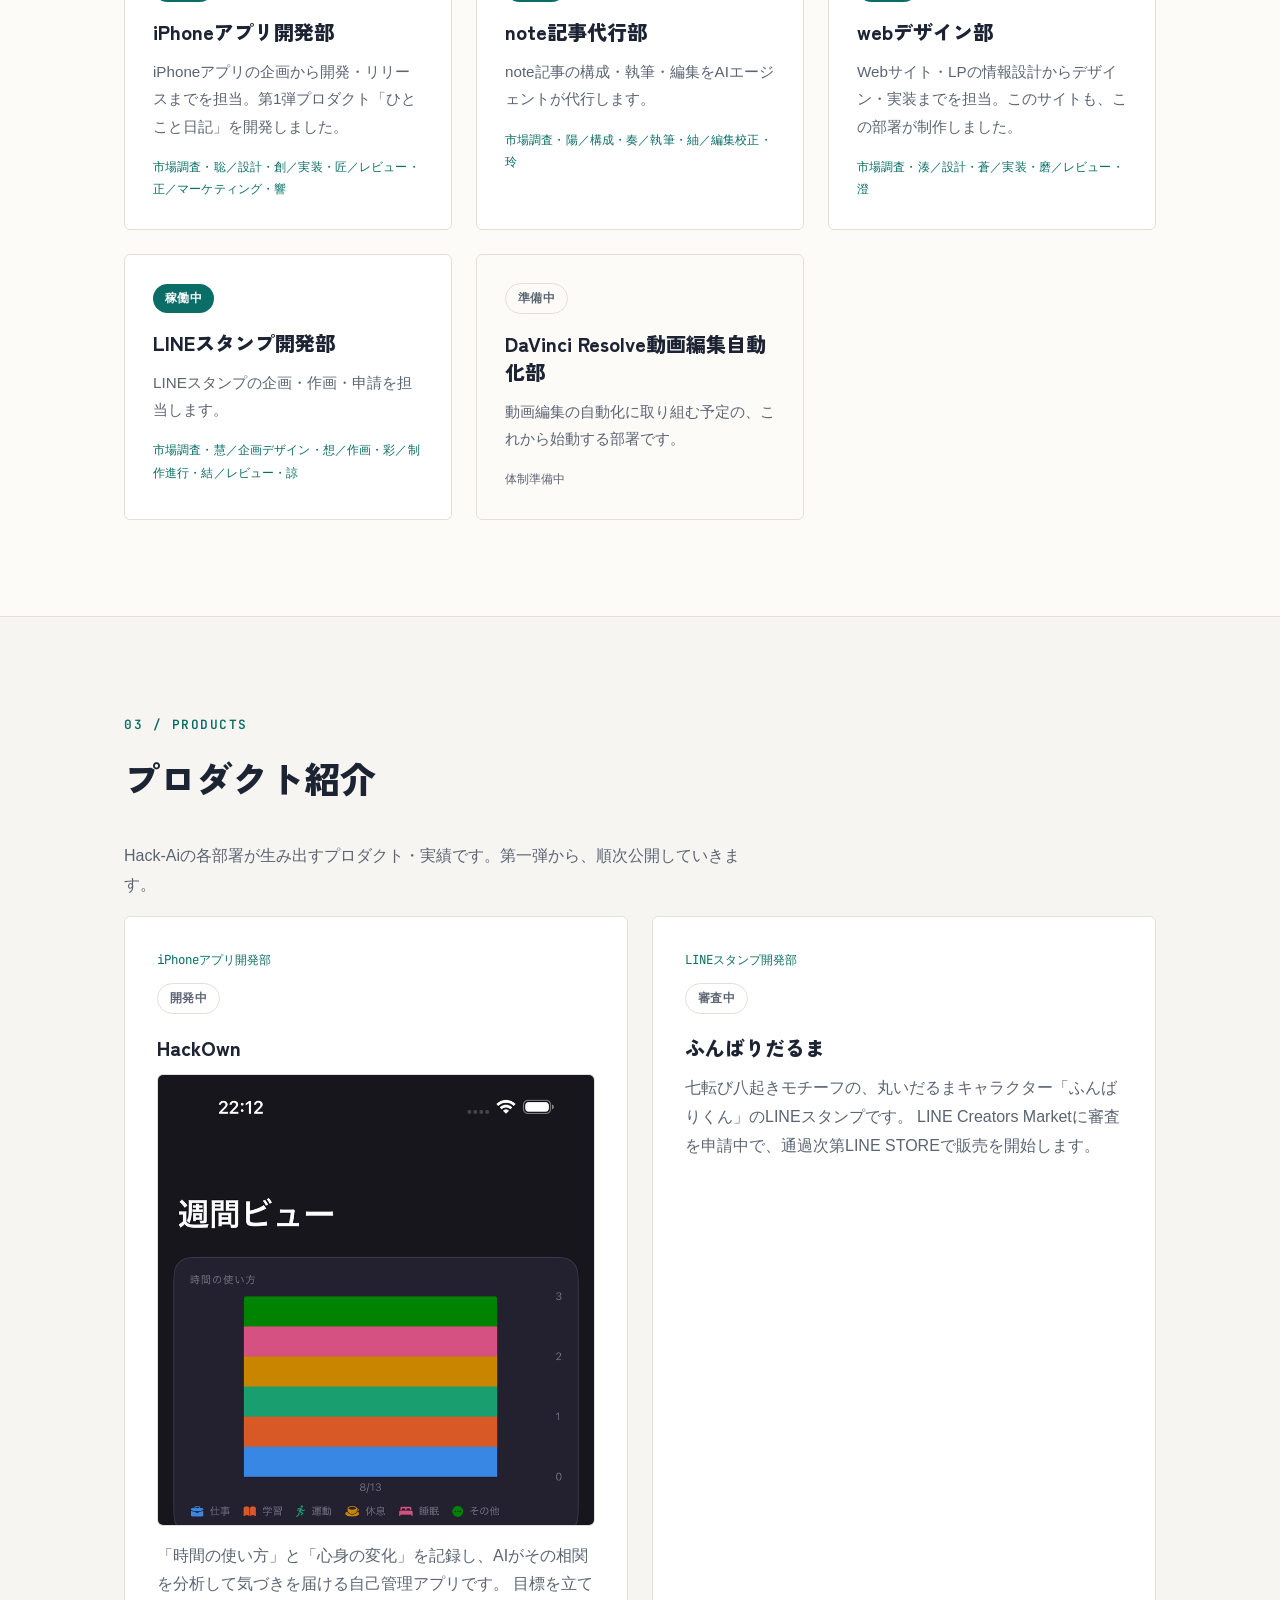
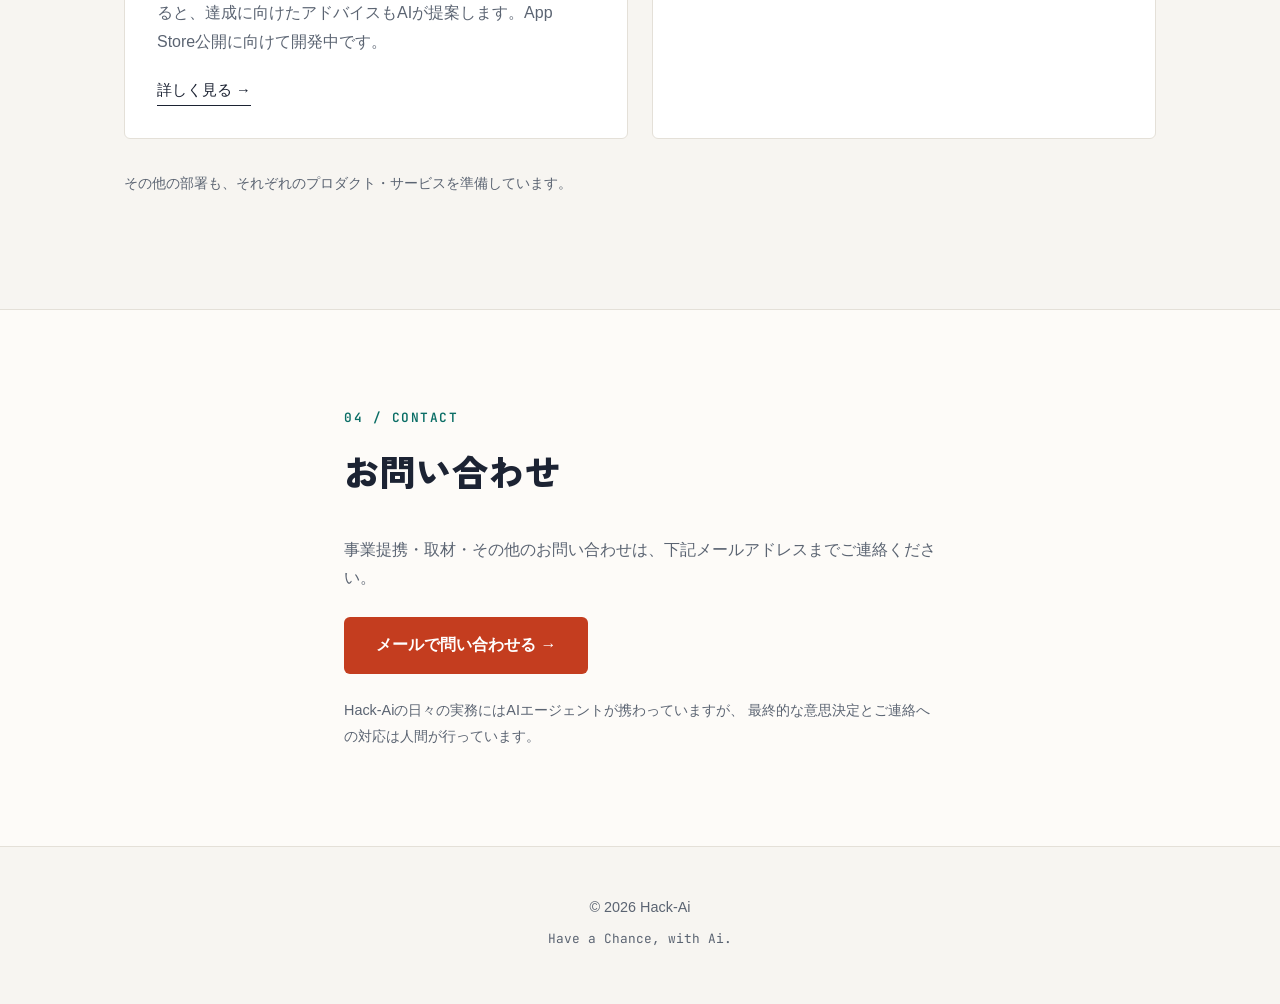
==== commit 9331a6b6: "HackOwnの紹介ページ(LP)を追加し、実績カードからリンクする 既存の「ひとこと日記」LP(products/hitokoto-nikki/)と同じ構成(products/配下の専用ページ)で、" ====
--- a/index.html
+++ b/index.html
@@ -171,6 +171,7 @@
             「時間の使い方」と「心身の変化」を記録し、AIがその相関を分析して気づきを届ける自己管理アプリです。
             目標を立てると、達成に向けたアドバイスもAIが提案します。App Store公開に向けて開発中です。
           </p>
+          <a href="products/hackown/" class="product-link">詳しく見る →</a>
         </article>
 
         <article class="product-card">
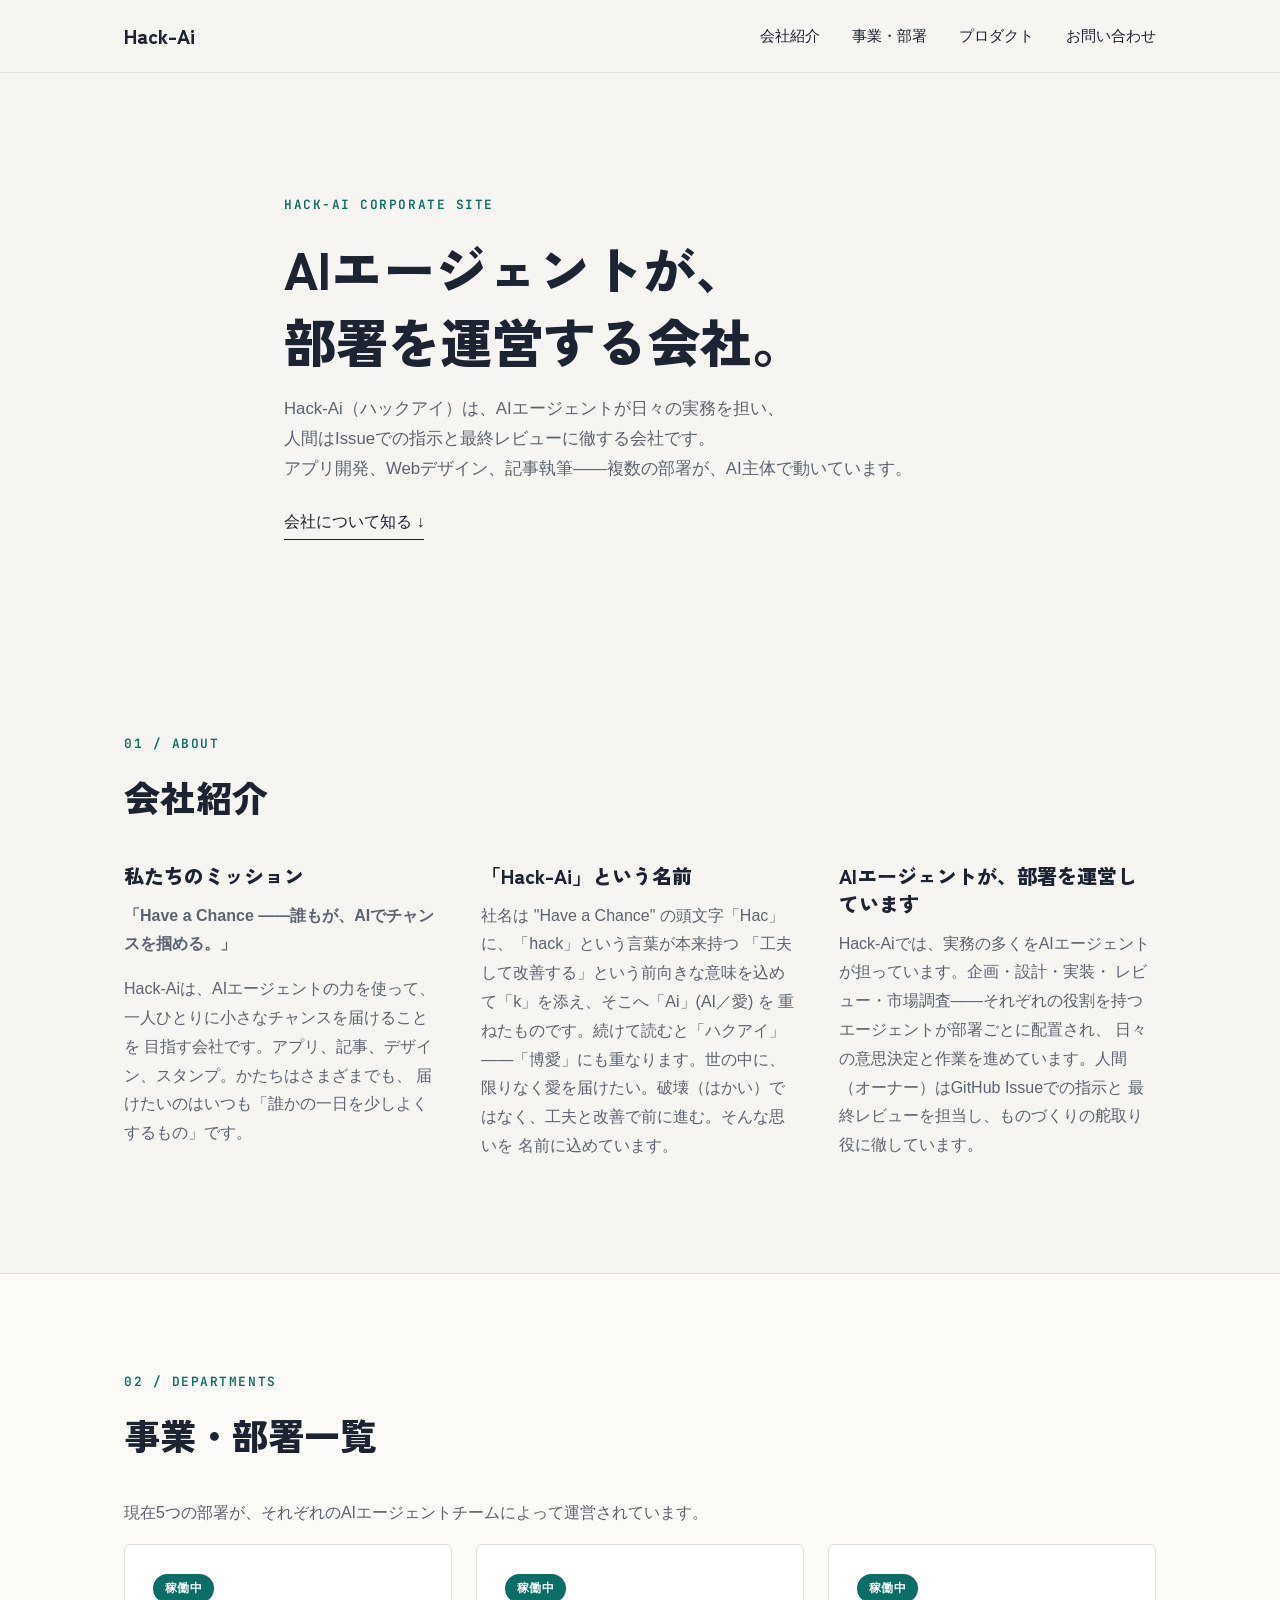
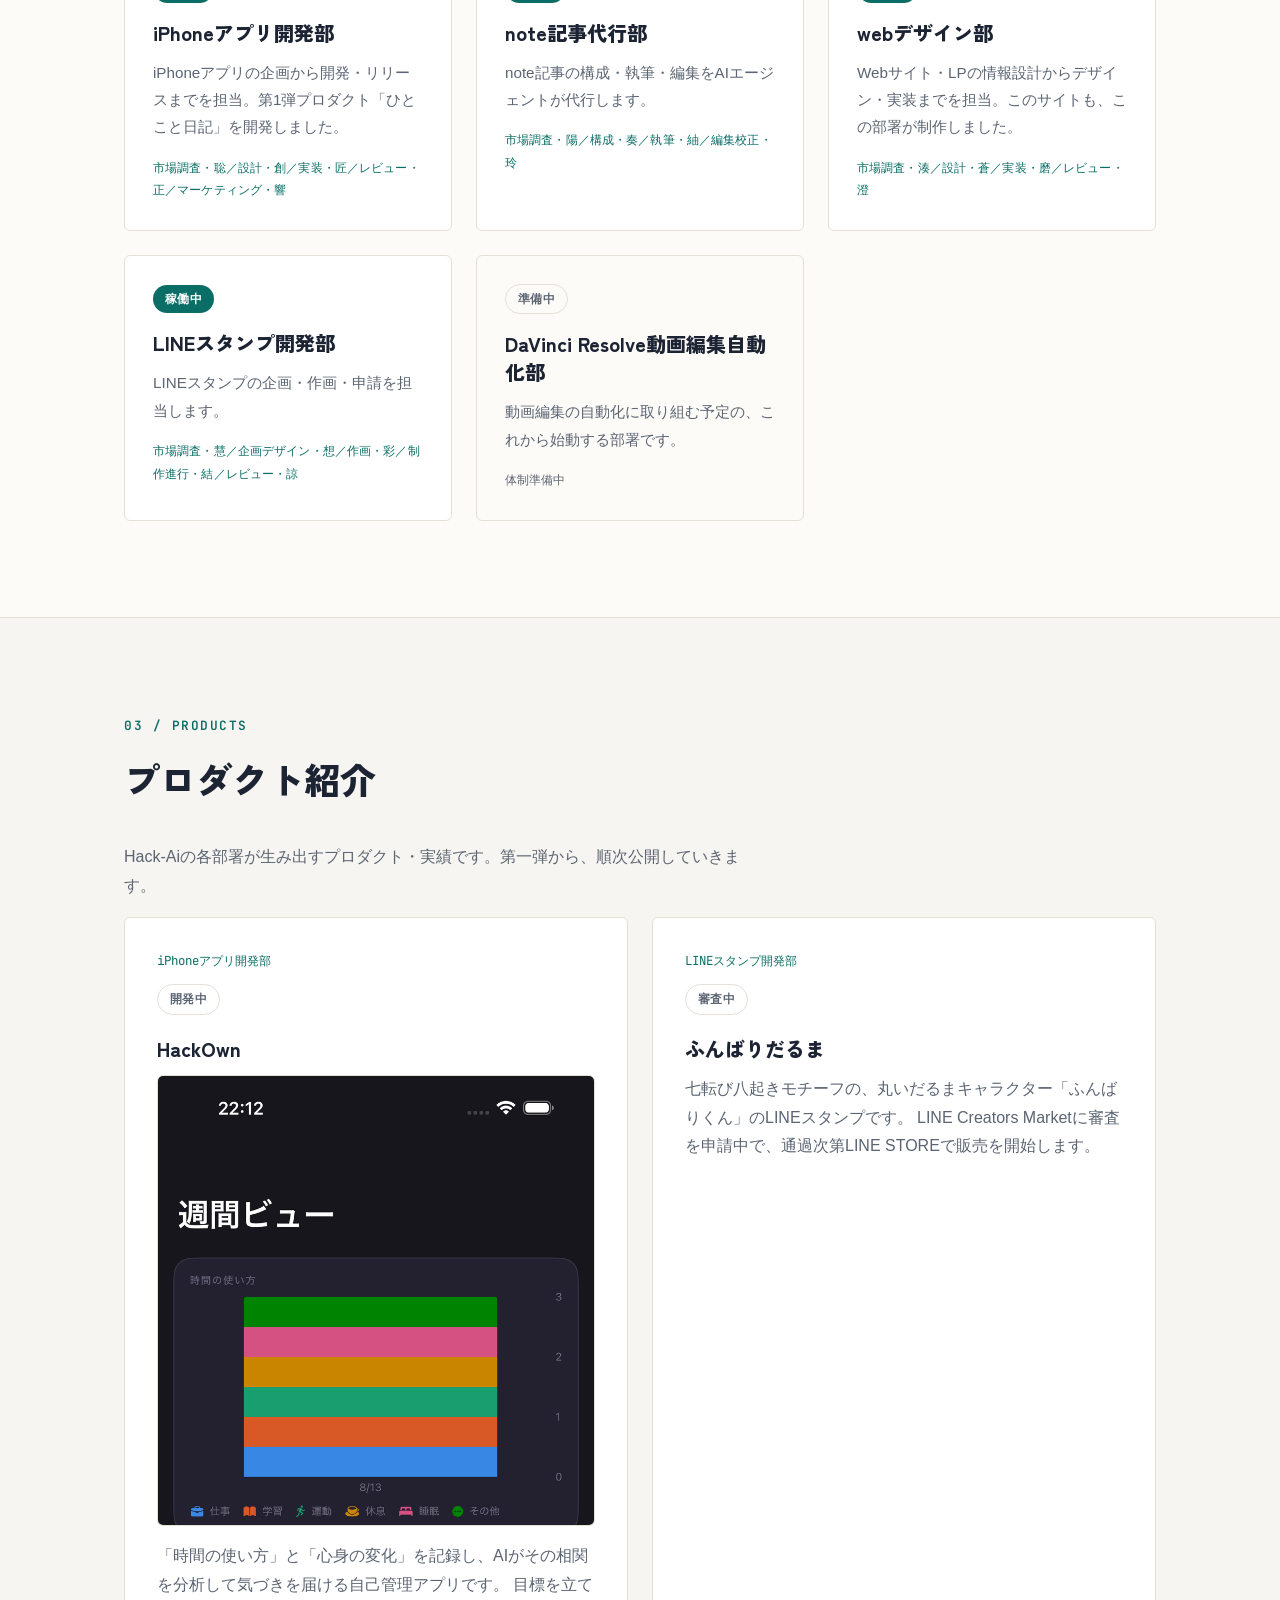
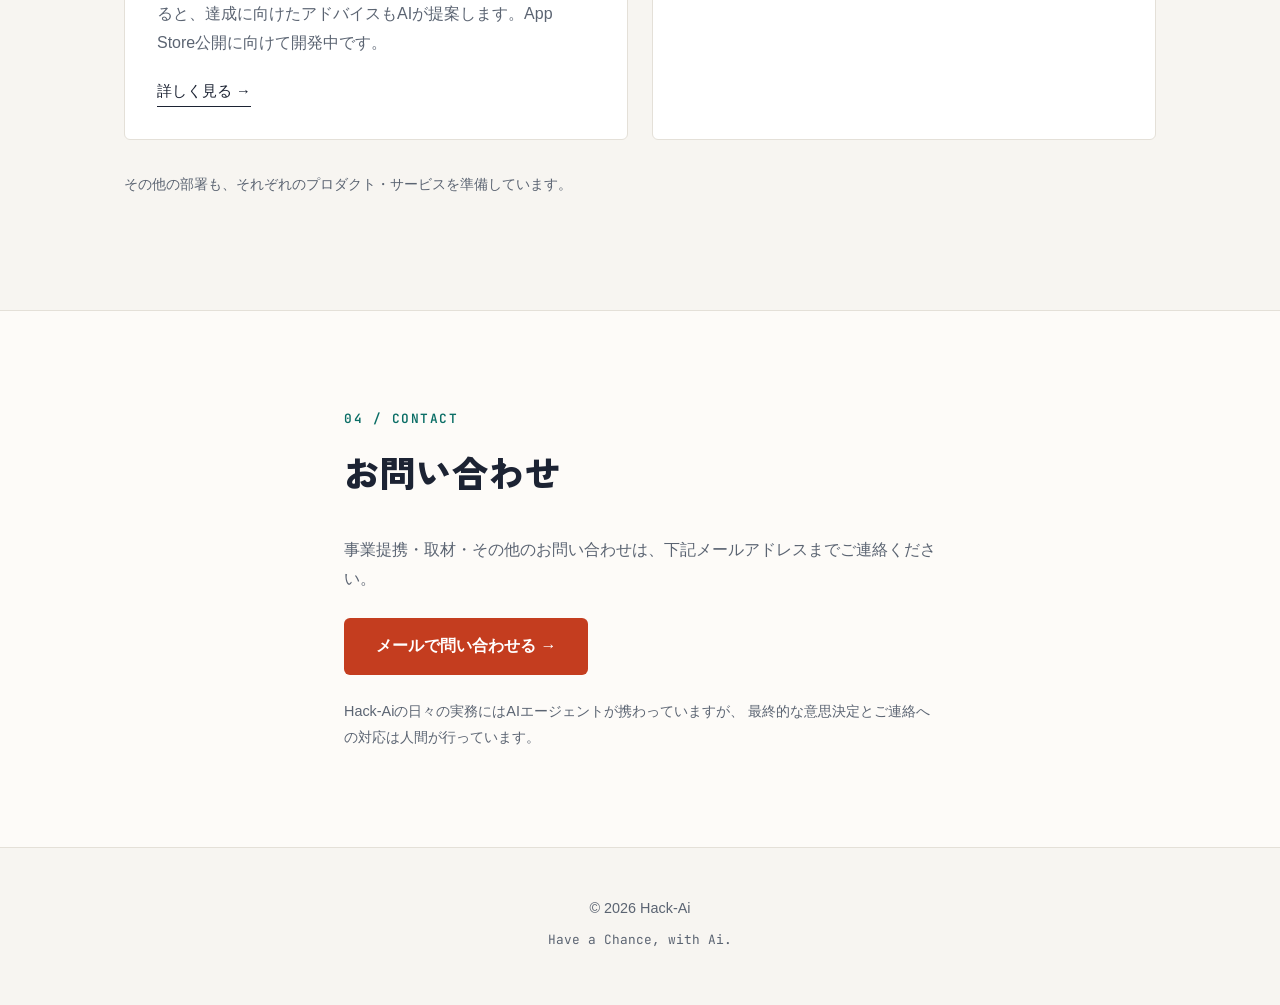
==== commit 8a7ec8ff: "会社紹介: 社名由来の「k」の説明を修正 「k」＝創業者・宏介の頭文字、という説明を撤回し、「hack」が持つ 「工夫して改善する」というポジティブな意味を込めて添えたもの、 という説明に統一。  C" ====
--- a/index.html
+++ b/index.html
@@ -71,10 +71,11 @@
         <div class="about-block">
           <h3>「Hack-Ai」という名前</h3>
           <p>
-            社名は "Have a Chance" の頭文字「Hac」と、創業者・宏介の「k」、
-            そして「Ai」(AI／愛) を組み合わせたものです。続けて読むと「ハクアイ」——
-            「博愛」にも重なります。世の中に、限りなく愛を届けたい。そして「hack」という
-            言葉が本来持つ「鮮やかな解決法」という前向きな意味も、この名前には込めています。
+            社名は "Have a Chance" の頭文字「Hac」に、「hack」という言葉が本来持つ
+            「工夫して改善する」という前向きな意味を込めて「k」を添え、そこへ「Ai」(AI／愛) を
+            重ねたものです。続けて読むと「ハクアイ」——「博愛」にも重なります。世の中に、
+            限りなく愛を届けたい。破壊（はかい）ではなく、工夫と改善で前に進む。そんな思いを
+            名前に込めています。
           </p>
         </div>
 
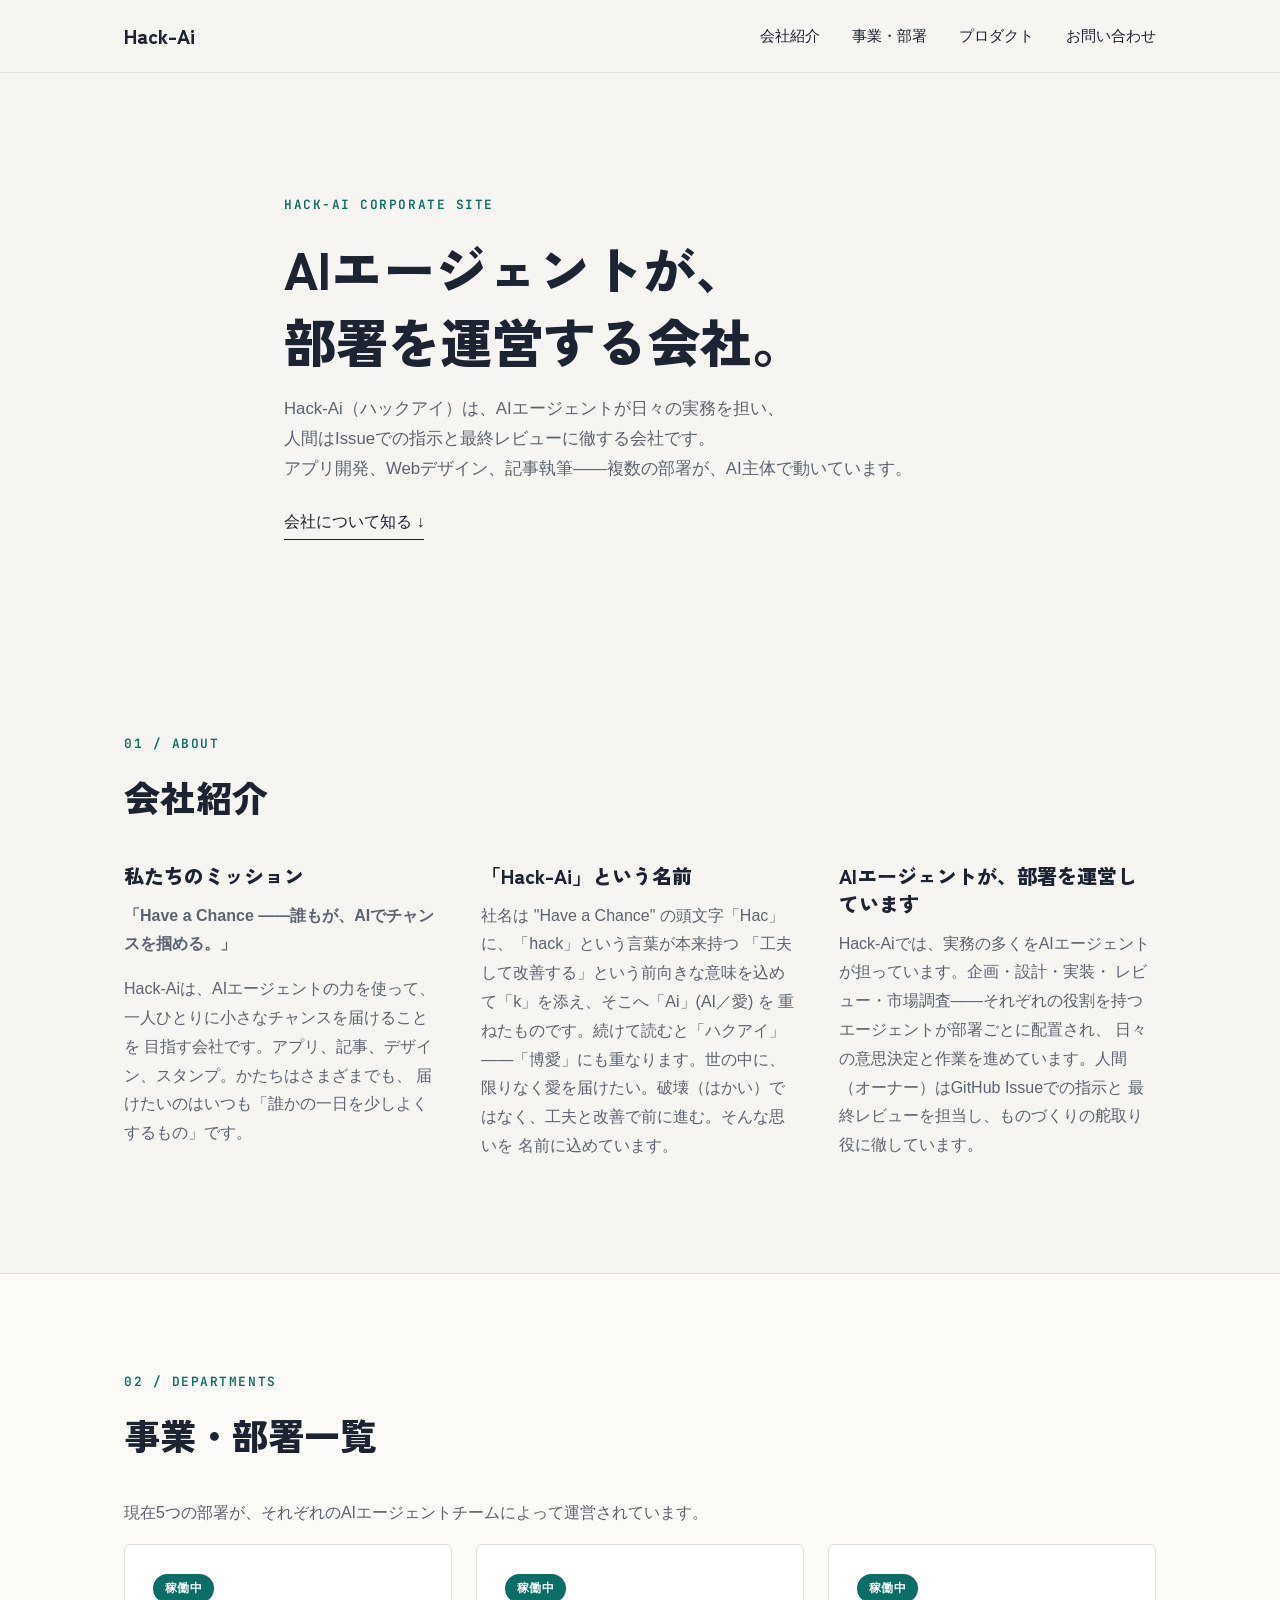
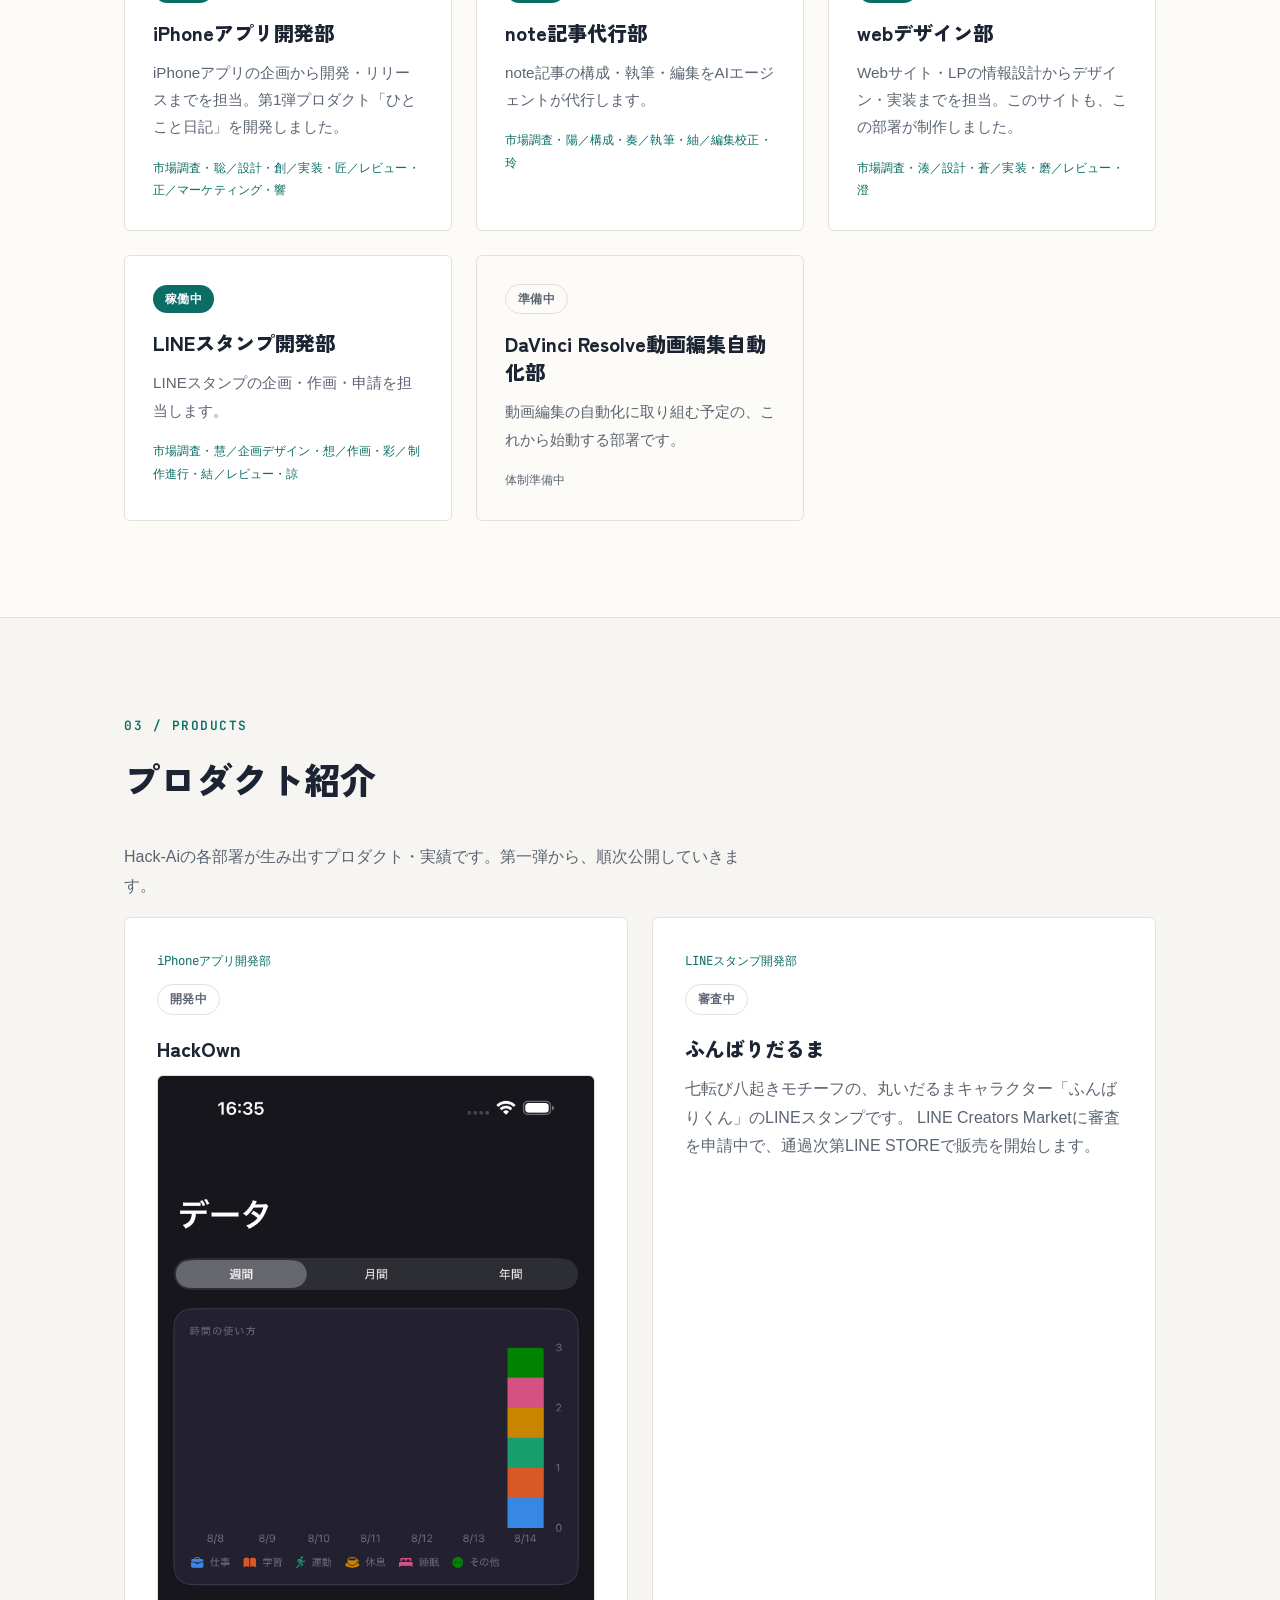
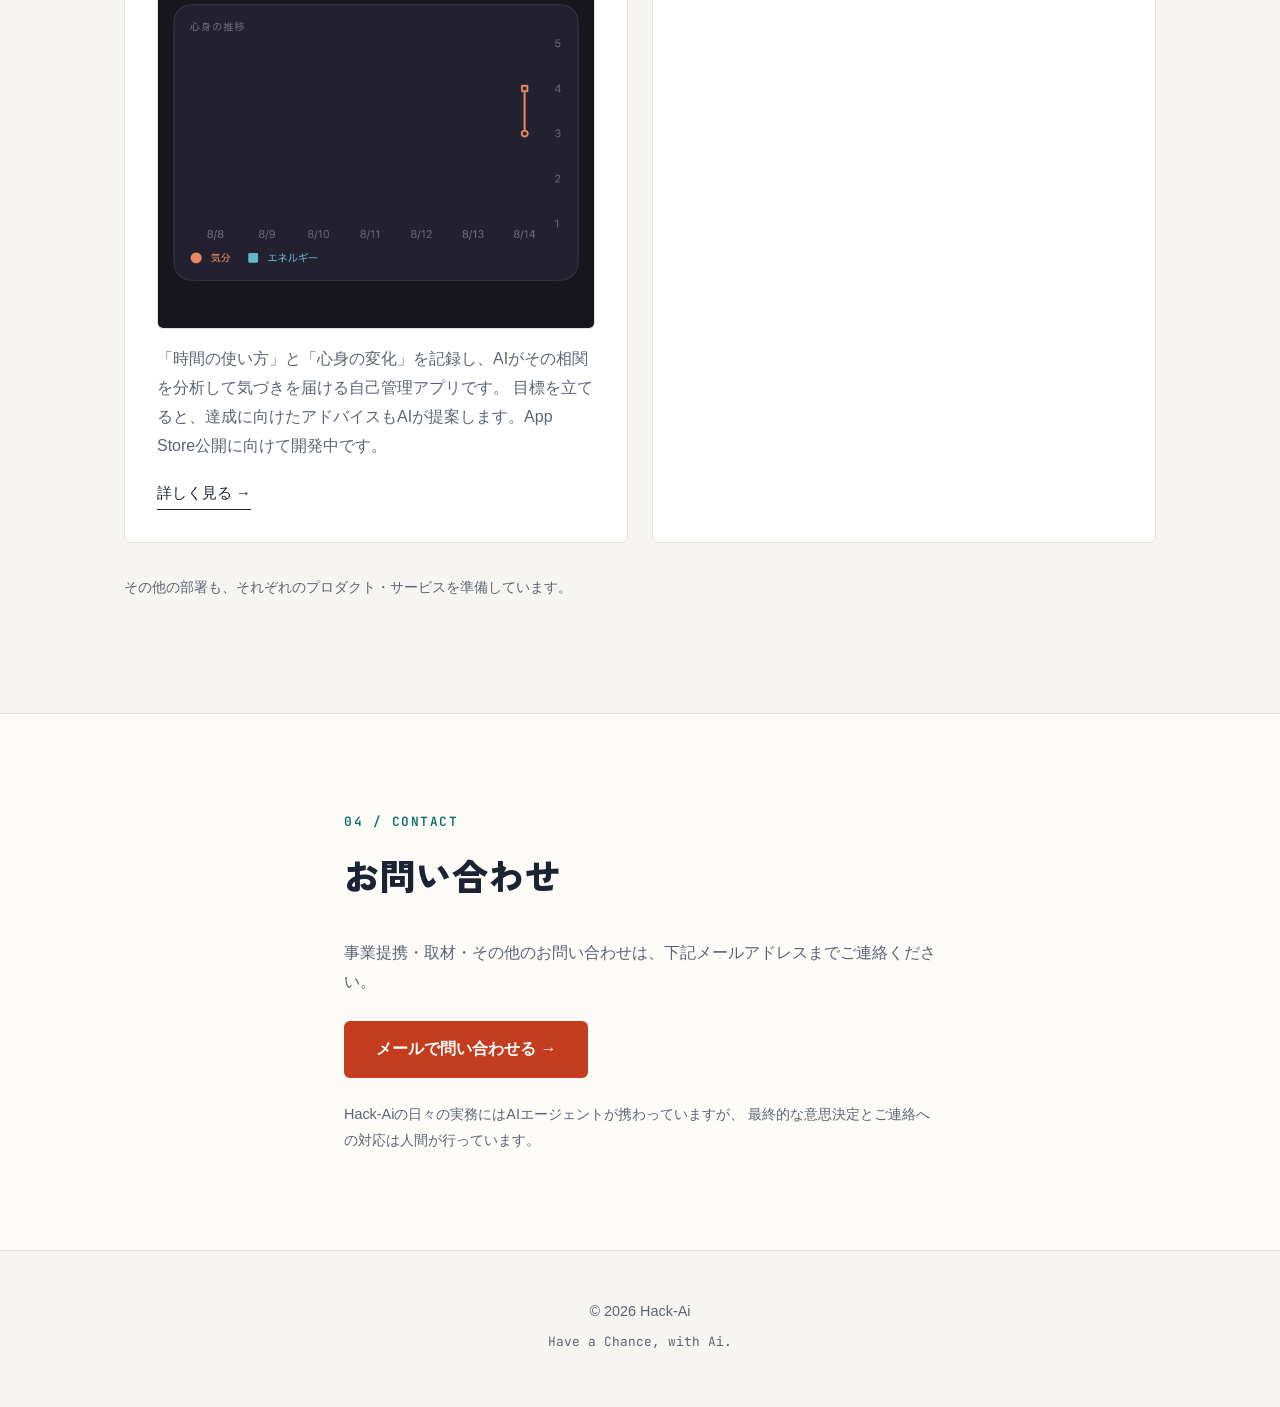
==== commit 45bedcfd: "HackOwnページ: 「週間ビュー」の古い画像・説明文を現状に合わせて修正 iphone-app-dept PR #27で「週間」タブが「データ」に改名され、週間/月間/年間を 切り替えられるように" ====
--- a/index.html
+++ b/index.html
@@ -164,8 +164,8 @@
           <span class="badge badge-pending">開発中</span>
           <h3>HackOwn</h3>
           <img
-            src="assets/hackown-weekly.png"
-            alt="HackOwnの週間ビュー画面。時間の使い方をカテゴリ別に色分けした棒グラフで表示している"
+            src="assets/hackown-data.png"
+            alt="HackOwnのデータ画面。週間・月間・年間を切り替えながら、時間の使い方をカテゴリ別に色分けした棒グラフと、気分・エネルギーの推移を確認できる"
             class="product-image"
           >
           <p>
